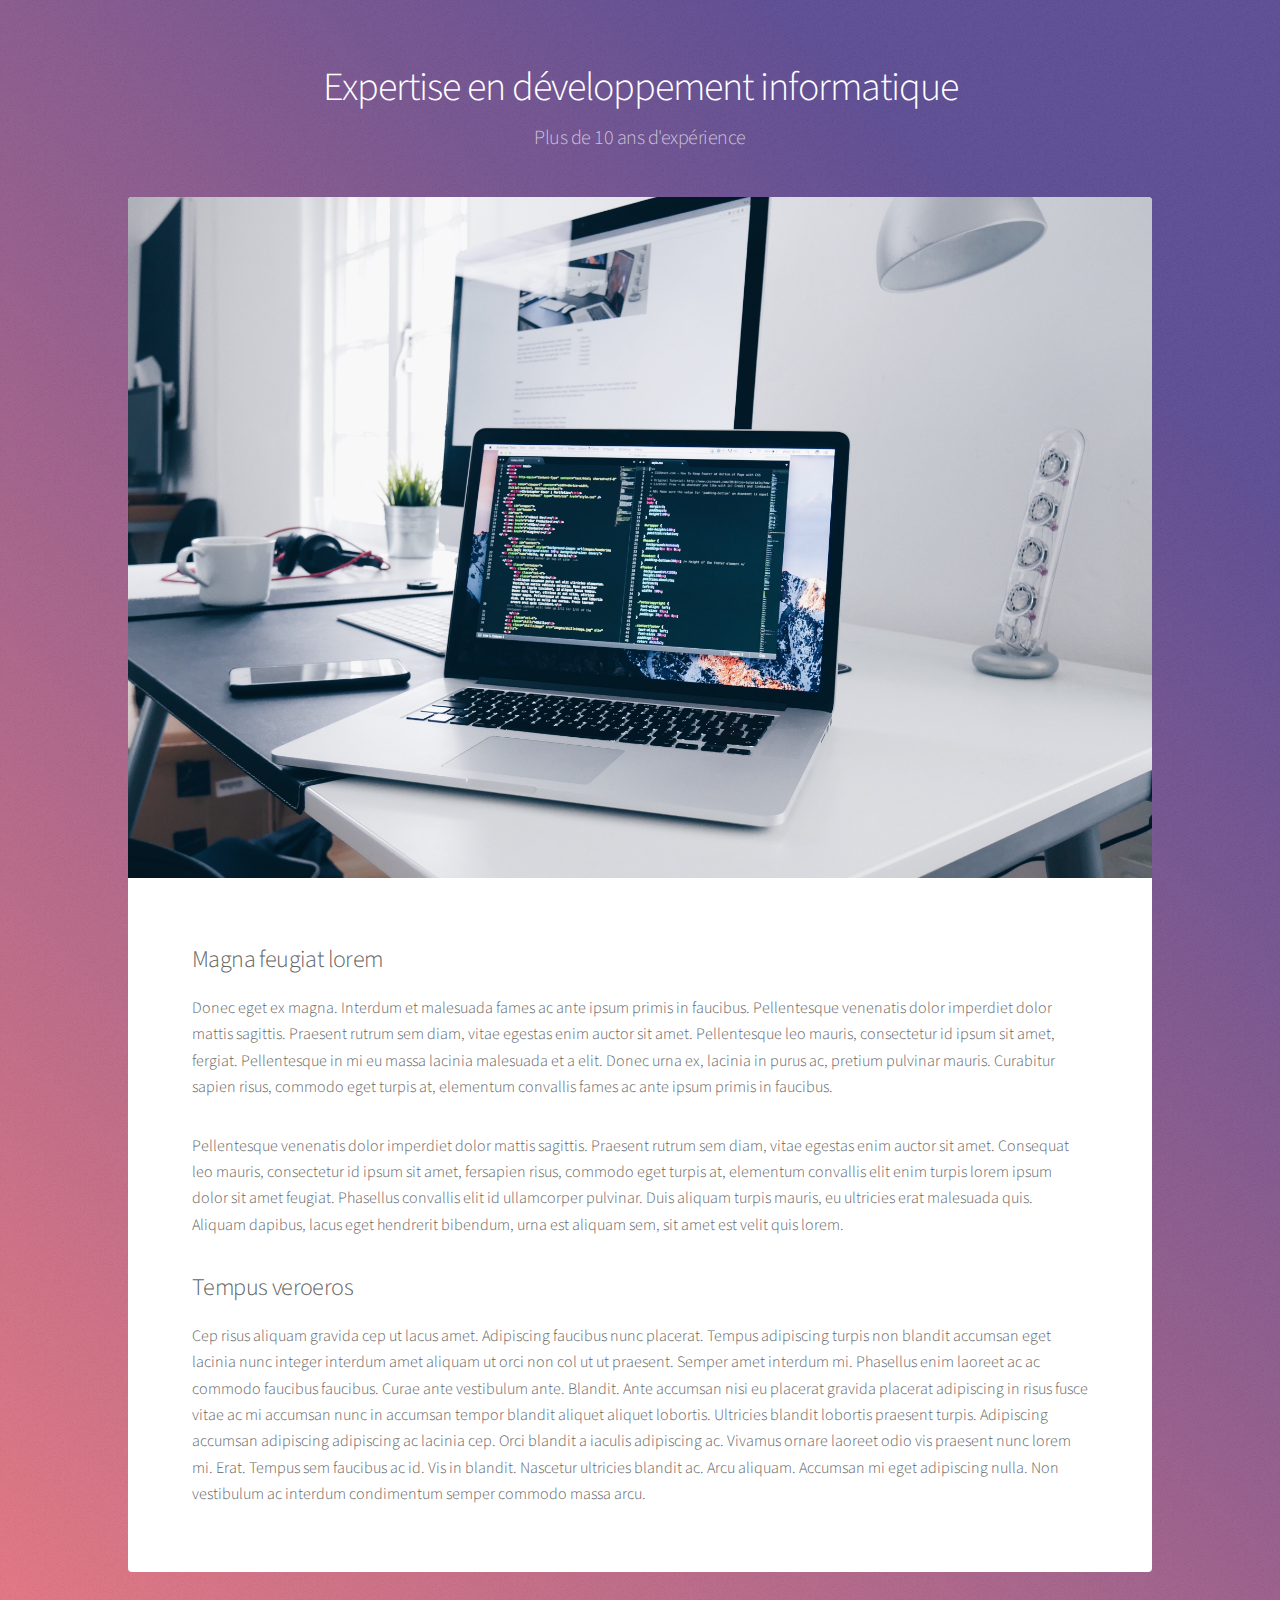
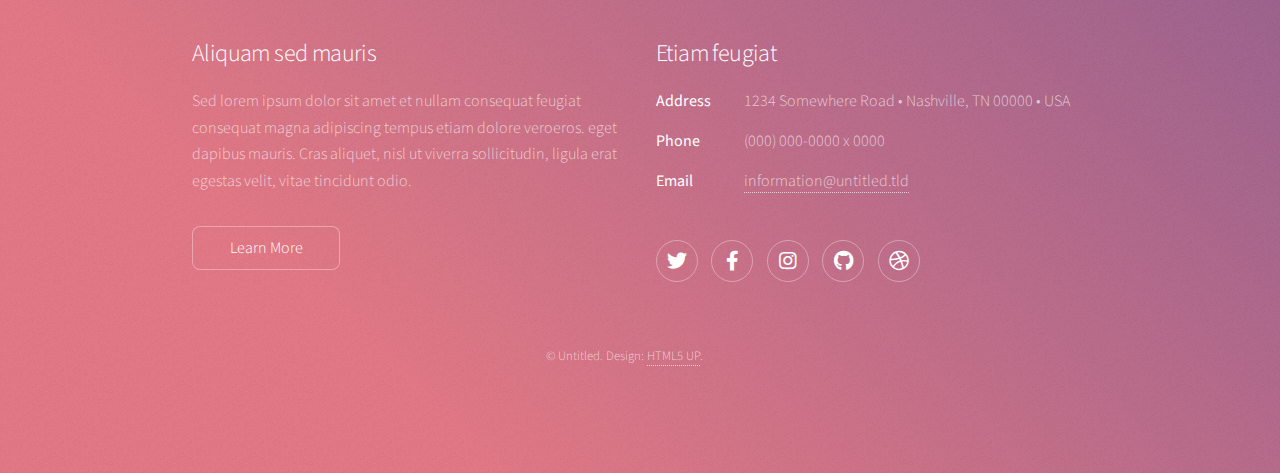
==== src/agile.html @ 9b6010d0 "new(html template): add html template and some new basic information" ====
<!DOCTYPE HTML>
<!--
	Stellar by HTML5 UP
	html5up.net | @ajlkn
	Free for personal and commercial use under the CCA 3.0 license (html5up.net/license)
-->
<html>
	<head>
		<title>Clibom - Agile Coach</title>
		<meta charset="utf-8" />
		<meta name="viewport" content="width=device-width, initial-scale=1, user-scalable=no" />
		<link rel="stylesheet" href="assets/css/main.css" />
		<noscript><link rel="stylesheet" href="assets/css/noscript.css" /></noscript>
	</head>
	<body class="is-preload">

		<!-- Wrapper -->
			<div id="wrapper">

				<!-- Header -->
					<header id="header">
						<h1>Expertise en développement informatique</h1>
						<p>Plus de 10 ans d'expérience</p>
					</header>

				<!-- Main -->
					<div id="main">

						<!-- Content -->
							<section id="content" class="main">
								<span class="image main"><img src="images/pic-dev-1.jpg" alt="" /></span>
								<h2>Magna feugiat lorem</h2>
								<p>Donec eget ex magna. Interdum et malesuada fames ac ante ipsum primis in faucibus. Pellentesque venenatis dolor imperdiet dolor mattis sagittis. Praesent rutrum sem diam, vitae egestas enim auctor sit amet. Pellentesque leo mauris, consectetur id ipsum sit amet, fergiat. Pellentesque in mi eu massa lacinia malesuada et a elit. Donec urna ex, lacinia in purus ac, pretium pulvinar mauris. Curabitur sapien risus, commodo eget turpis at, elementum convallis fames ac ante ipsum primis in faucibus.</p>
								<p>Pellentesque venenatis dolor imperdiet dolor mattis sagittis. Praesent rutrum sem diam, vitae egestas enim auctor sit amet. Consequat leo mauris, consectetur id ipsum sit amet, fersapien risus, commodo eget turpis at, elementum convallis elit enim turpis lorem ipsum dolor sit amet feugiat. Phasellus convallis elit id ullamcorper pulvinar. Duis aliquam turpis mauris, eu ultricies erat malesuada quis. Aliquam dapibus, lacus eget hendrerit bibendum, urna est aliquam sem, sit amet est velit quis lorem.</p>
								<h2>Tempus veroeros</h2>
								<p>Cep risus aliquam gravida cep ut lacus amet. Adipiscing faucibus nunc placerat. Tempus adipiscing turpis non blandit accumsan eget lacinia nunc integer interdum amet aliquam ut orci non col ut ut praesent. Semper amet interdum mi. Phasellus enim laoreet ac ac commodo faucibus faucibus. Curae ante vestibulum ante. Blandit. Ante accumsan nisi eu placerat gravida placerat adipiscing in risus fusce vitae ac mi accumsan nunc in accumsan tempor blandit aliquet aliquet lobortis. Ultricies blandit lobortis praesent turpis. Adipiscing accumsan adipiscing adipiscing ac lacinia cep. Orci blandit a iaculis adipiscing ac. Vivamus ornare laoreet odio vis praesent nunc lorem mi. Erat. Tempus sem faucibus ac id. Vis in blandit. Nascetur ultricies blandit ac. Arcu aliquam. Accumsan mi eget adipiscing nulla. Non vestibulum ac interdum condimentum semper commodo massa arcu.</p>
							</section>

					</div>

				<!-- Footer -->
					<footer id="footer">
						<section>
							<h2>Aliquam sed mauris</h2>
							<p>Sed lorem ipsum dolor sit amet et nullam consequat feugiat consequat magna adipiscing tempus etiam dolore veroeros. eget dapibus mauris. Cras aliquet, nisl ut viverra sollicitudin, ligula erat egestas velit, vitae tincidunt odio.</p>
							<ul class="actions">
								<li><a href="#" class="button">Learn More</a></li>
							</ul>
						</section>
						<section>
							<h2>Etiam feugiat</h2>
							<dl class="alt">
								<dt>Address</dt>
								<dd>1234 Somewhere Road &bull; Nashville, TN 00000 &bull; USA</dd>
								<dt>Phone</dt>
								<dd>(000) 000-0000 x 0000</dd>
								<dt>Email</dt>
								<dd><a href="#">information@untitled.tld</a></dd>
							</dl>
							<ul class="icons">
								<li><a href="#" class="icon brands fa-twitter alt"><span class="label">Twitter</span></a></li>
								<li><a href="#" class="icon brands fa-facebook-f alt"><span class="label">Facebook</span></a></li>
								<li><a href="#" class="icon brands fa-instagram alt"><span class="label">Instagram</span></a></li>
								<li><a href="#" class="icon brands fa-github alt"><span class="label">GitHub</span></a></li>
								<li><a href="#" class="icon brands fa-dribbble alt"><span class="label">Dribbble</span></a></li>
							</ul>
						</section>
						<p class="copyright">&copy; Untitled. Design: <a href="https://html5up.net">HTML5 UP</a>.</p>
					</footer>

			</div>

		<!-- Scripts -->
			<script src="assets/js/jquery.min.js"></script>
			<script src="assets/js/jquery.scrollex.min.js"></script>
			<script src="assets/js/jquery.scrolly.min.js"></script>
			<script src="assets/js/browser.min.js"></script>
			<script src="assets/js/breakpoints.min.js"></script>
			<script src="assets/js/util.js"></script>
			<script src="assets/js/main.js"></script>

	</body>
</html>
---- src/assets/css/main.css ----
@import url(fontawesome-all.min.css);
@import 'https://fonts.googleapis.com/css?family=Source+Sans+Pro:300,400';

/*
	Stellar by HTML5 UP
	html5up.net | @ajlkn
	Free for personal and commercial use under the CCA 3.0 license (html5up.net/license)
*/

html, body, div, span, applet, object,
iframe, h1, h2, h3, h4, h5, h6, p, blockquote,
pre, a, abbr, acronym, address, big, cite,
code, del, dfn, em, img, ins, kbd, q, s, samp,
small, strike, strong, sub, sup, tt, var, b,
u, i, center, dl, dt, dd, ol, ul, li, fieldset,
form, label, legend, table, caption, tbody,
tfoot, thead, tr, th, td, article, aside,
canvas, details, embed, figure, figcaption,
footer, header, hgroup, menu, nav, output, ruby,
section, summary, time, mark, audio, video {
	margin: 0;
	padding: 0;
	border: 0;
	font-size: 100%;
	font: inherit;
	vertical-align: baseline;}

article, aside, details, figcaption, figure,
footer, header, hgroup, menu, nav, section {
	display: block;}

body {
	line-height: 1;
}

ol, ul {
	list-style: none;
}

blockquote, q {
	quotes: none;
}

	blockquote:before, blockquote:after, q:before, q:after {
		content: '';
		content: none;
	}

table {
	border-collapse: collapse;
	border-spacing: 0;
}

body {
	-webkit-text-size-adjust: none;
}

mark {
	background-color: transparent;
	color: inherit;
}

input::-moz-focus-inner {
	border: 0;
	padding: 0;
}

input, select, textarea {
	-moz-appearance: none;
	-webkit-appearance: none;
	-ms-appearance: none;
	appearance: none;
}

/* Basic */

	@-ms-viewport {
		width: device-width;
	}

	body {
		-ms-overflow-style: scrollbar;
	}

	@media screen and (max-width: 480px) {

		html, body {
			min-width: 320px;
		}

	}

	html {
		box-sizing: border-box;
	}

	*, *:before, *:after {
		box-sizing: inherit;
	}

	body {
		background-color: #935d8c;
		background-image: url("images/overlay.png"), -moz-linear-gradient(45deg, #e37682 15%, #5f4d93 85%);
		background-image: url("images/overlay.png"), -webkit-linear-gradient(45deg, #e37682 15%, #5f4d93 85%);
		background-image: url("images/overlay.png"), -ms-linear-gradient(45deg, #e37682 15%, #5f4d93 85%);
		background-image: url("images/overlay.png"), linear-gradient(45deg, #e37682 15%, #5f4d93 85%);
	}

		body.is-preload *, body.is-preload *:before, body.is-preload *:after {
			-moz-animation: none !important;
			-webkit-animation: none !important;
			-ms-animation: none !important;
			animation: none !important;
			-moz-transition: none !important;
			-webkit-transition: none !important;
			-ms-transition: none !important;
			transition: none !important;
		}

/* Type */

	body {
		background-color: #935d8c;
		color: rgba(255, 255, 255, 0.65);
	}

	body, input, select, textarea {
		font-family: "Source Sans Pro", Helvetica, sans-serif;
		font-size: 17pt;
		font-weight: 300;
		line-height: 1.65;
	}

		@media screen and (max-width: 1680px) {

			body, input, select, textarea {
				font-size: 14pt;
			}

		}

		@media screen and (max-width: 1280px) {

			body, input, select, textarea {
				font-size: 12pt;
			}

		}

		@media screen and (max-width: 360px) {

			body, input, select, textarea {
				font-size: 11pt;
			}

		}

	a {
		-moz-transition: color 0.2s ease, border-bottom 0.2s ease;
		-webkit-transition: color 0.2s ease, border-bottom 0.2s ease;
		-ms-transition: color 0.2s ease, border-bottom 0.2s ease;
		transition: color 0.2s ease, border-bottom 0.2s ease;
		text-decoration: none;
		border-bottom: dotted 1px;
		color: inherit;
	}

		a:hover {
			border-bottom-color: transparent;
		}

	strong, b {
		font-weight: 400;
	}

	em, i {
		font-style: italic;
	}

	p {
		margin: 0 0 2em 0;
	}

		p.content {
			-moz-columns: 20em 2;
			-webkit-columns: 20em 2;
			-ms-columns: 20em 2;
			columns: 20em 2;
			-moz-column-gap: 2em;
			-webkit-column-gap: 2em;
			-ms-column-gap: 2em;
			column-gap: 2em;
			text-align: justify;
		}

	h1, h2, h3, h4, h5, h6 {
		font-weight: 300;
		line-height: 1.5;
		margin: 0 0 0.7em 0;
		letter-spacing: -0.025em;
	}

		h1 a, h2 a, h3 a, h4 a, h5 a, h6 a {
			color: inherit;
			text-decoration: none;
		}

	h1 {
		font-size: 2.5em;
		line-height: 1.2;
	}

	h2 {
		font-size: 1.5em;
	}

	h3 {
		font-size: 1.25em;
	}

	h4 {
		font-size: 1.1em;
	}

	h5 {
		font-size: 0.9em;
	}

	h6 {
		font-size: 0.7em;
	}

	@media screen and (max-width: 736px) {

		h1 {
			font-size: 2em;
		}

	}

	sub {
		font-size: 0.8em;
		position: relative;
		top: 0.5em;
	}

	sup {
		font-size: 0.8em;
		position: relative;
		top: -0.5em;
	}

	blockquote {
		border-left: solid 4px;
		font-style: italic;
		margin: 0 0 2em 0;
		padding: 0.5em 0 0.5em 2em;
	}

	code {
		border-radius: 8px;
		border: solid 1px;
		font-family: "Courier New", monospace;
		font-size: 0.9em;
		margin: 0 0.25em;
		padding: 0.25em 0.65em;
	}

	pre {
		-webkit-overflow-scrolling: touch;
		font-family: "Courier New", monospace;
		font-size: 0.9em;
		margin: 0 0 2em 0;
	}

		pre code {
			display: block;
			line-height: 1.75;
			padding: 1em 1.5em;
			overflow-x: auto;
		}

	hr {
		border: 0;
		border-bottom: solid 1px;
		margin: 2em 0;
	}

		hr.major {
			margin: 3em 0;
		}

	.align-left {
		text-align: left;
	}

	.align-center {
		text-align: center;
	}

	.align-right {
		text-align: right;
	}

	input, select, textarea {
		color: #ffffff;
	}

	a:hover {
		color: #ffffff;
	}

	strong, b {
		color: #ffffff;
	}

	h1, h2, h3, h4, h5, h6 {
		color: #ffffff;
	}

	blockquote {
		border-left-color: rgba(255, 255, 255, 0.35);
	}

	code {
		background: rgba(255, 255, 255, 0.075);
		border-color: rgba(255, 255, 255, 0.35);
	}

	hr {
		border-bottom-color: rgba(255, 255, 255, 0.35);
	}

/* Row */

	.row {
		display: flex;
		flex-wrap: wrap;
		box-sizing: border-box;
		align-items: stretch;
	}

		.row > * {
			box-sizing: border-box;
		}

		.row.gtr-uniform > * > :last-child {
			margin-bottom: 0;
		}

		.row.aln-left {
			justify-content: flex-start;
		}

		.row.aln-center {
			justify-content: center;
		}

		.row.aln-right {
			justify-content: flex-end;
		}

		.row.aln-top {
			align-items: flex-start;
		}

		.row.aln-middle {
			align-items: center;
		}

		.row.aln-bottom {
			align-items: flex-end;
		}

		.row > .imp {
			order: -1;
		}

		.row > .col-1 {
			width: 8.33333%;
		}

		.row > .off-1 {
			margin-left: 8.33333%;
		}

		.row > .col-2 {
			width: 16.66667%;
		}

		.row > .off-2 {
			margin-left: 16.66667%;
		}

		.row > .col-3 {
			width: 25%;
		}

		.row > .off-3 {
			margin-left: 25%;
		}

		.row > .col-4 {
			width: 33.33333%;
		}

		.row > .off-4 {
			margin-left: 33.33333%;
		}

		.row > .col-5 {
			width: 41.66667%;
		}

		.row > .off-5 {
			margin-left: 41.66667%;
		}

		.row > .col-6 {
			width: 50%;
		}

		.row > .off-6 {
			margin-left: 50%;
		}

		.row > .col-7 {
			width: 58.33333%;
		}

		.row > .off-7 {
			margin-left: 58.33333%;
		}

		.row > .col-8 {
			width: 66.66667%;
		}

		.row > .off-8 {
			margin-left: 66.66667%;
		}

		.row > .col-9 {
			width: 75%;
		}

		.row > .off-9 {
			margin-left: 75%;
		}

		.row > .col-10 {
			width: 83.33333%;
		}

		.row > .off-10 {
			margin-left: 83.33333%;
		}

		.row > .col-11 {
			width: 91.66667%;
		}

		.row > .off-11 {
			margin-left: 91.66667%;
		}

		.row > .col-12 {
			width: 100%;
		}

		.row > .off-12 {
			margin-left: 100%;
		}

		.row.gtr-0 {
			margin-top: 0;
			margin-left: 0em;
		}

			.row.gtr-0 > * {
				padding: 0 0 0 0em;
			}

			.row.gtr-0.gtr-uniform {
				margin-top: 0em;
			}

				.row.gtr-0.gtr-uniform > * {
					padding-top: 0em;
				}

		.row.gtr-25 {
			margin-top: 0;
			margin-left: -0.375em;
		}

			.row.gtr-25 > * {
				padding: 0 0 0 0.375em;
			}

			.row.gtr-25.gtr-uniform {
				margin-top: -0.375em;
			}

				.row.gtr-25.gtr-uniform > * {
					padding-top: 0.375em;
				}

		.row.gtr-50 {
			margin-top: 0;
			margin-left: -0.75em;
		}

			.row.gtr-50 > * {
				padding: 0 0 0 0.75em;
			}

			.row.gtr-50.gtr-uniform {
				margin-top: -0.75em;
			}

				.row.gtr-50.gtr-uniform > * {
					padding-top: 0.75em;
				}

		.row {
			margin-top: 0;
			margin-left: -1.5em;
		}

			.row > * {
				padding: 0 0 0 1.5em;
			}

			.row.gtr-uniform {
				margin-top: -1.5em;
			}

				.row.gtr-uniform > * {
					padding-top: 1.5em;
				}

		.row.gtr-150 {
			margin-top: 0;
			margin-left: -2.25em;
		}

			.row.gtr-150 > * {
				padding: 0 0 0 2.25em;
			}

			.row.gtr-150.gtr-uniform {
				margin-top: -2.25em;
			}

				.row.gtr-150.gtr-uniform > * {
					padding-top: 2.25em;
				}

		.row.gtr-200 {
			margin-top: 0;
			margin-left: -3em;
		}

			.row.gtr-200 > * {
				padding: 0 0 0 3em;
			}

			.row.gtr-200.gtr-uniform {
				margin-top: -3em;
			}

				.row.gtr-200.gtr-uniform > * {
					padding-top: 3em;
				}

		@media screen and (max-width: 1680px) {

			.row {
				display: flex;
				flex-wrap: wrap;
				box-sizing: border-box;
				align-items: stretch;
			}

				.row > * {
					box-sizing: border-box;
				}

				.row.gtr-uniform > * > :last-child {
					margin-bottom: 0;
				}

				.row.aln-left {
					justify-content: flex-start;
				}

				.row.aln-center {
					justify-content: center;
				}

				.row.aln-right {
					justify-content: flex-end;
				}

				.row.aln-top {
					align-items: flex-start;
				}

				.row.aln-middle {
					align-items: center;
				}

				.row.aln-bottom {
					align-items: flex-end;
				}

				.row > .imp-xlarge {
					order: -1;
				}

				.row > .col-1-xlarge {
					width: 8.33333%;
				}

				.row > .off-1-xlarge {
					margin-left: 8.33333%;
				}

				.row > .col-2-xlarge {
					width: 16.66667%;
				}

				.row > .off-2-xlarge {
					margin-left: 16.66667%;
				}

				.row > .col-3-xlarge {
					width: 25%;
				}

				.row > .off-3-xlarge {
					margin-left: 25%;
				}

				.row > .col-4-xlarge {
					width: 33.33333%;
				}

				.row > .off-4-xlarge {
					margin-left: 33.33333%;
				}

				.row > .col-5-xlarge {
					width: 41.66667%;
				}

				.row > .off-5-xlarge {
					margin-left: 41.66667%;
				}

				.row > .col-6-xlarge {
					width: 50%;
				}

				.row > .off-6-xlarge {
					margin-left: 50%;
				}

				.row > .col-7-xlarge {
					width: 58.33333%;
				}

				.row > .off-7-xlarge {
					margin-left: 58.33333%;
				}

				.row > .col-8-xlarge {
					width: 66.66667%;
				}

				.row > .off-8-xlarge {
					margin-left: 66.66667%;
				}

				.row > .col-9-xlarge {
					width: 75%;
				}

				.row > .off-9-xlarge {
					margin-left: 75%;
				}

				.row > .col-10-xlarge {
					width: 83.33333%;
				}

				.row > .off-10-xlarge {
					margin-left: 83.33333%;
				}

				.row > .col-11-xlarge {
					width: 91.66667%;
				}

				.row > .off-11-xlarge {
					margin-left: 91.66667%;
				}

				.row > .col-12-xlarge {
					width: 100%;
				}

				.row > .off-12-xlarge {
					margin-left: 100%;
				}

				.row.gtr-0 {
					margin-top: 0;
					margin-left: 0em;
				}

					.row.gtr-0 > * {
						padding: 0 0 0 0em;
					}

					.row.gtr-0.gtr-uniform {
						margin-top: 0em;
					}

						.row.gtr-0.gtr-uniform > * {
							padding-top: 0em;
						}

				.row.gtr-25 {
					margin-top: 0;
					margin-left: -0.375em;
				}

					.row.gtr-25 > * {
						padding: 0 0 0 0.375em;
					}

					.row.gtr-25.gtr-uniform {
						margin-top: -0.375em;
					}

						.row.gtr-25.gtr-uniform > * {
							padding-top: 0.375em;
						}

				.row.gtr-50 {
					margin-top: 0;
					margin-left: -0.75em;
				}

					.row.gtr-50 > * {
						padding: 0 0 0 0.75em;
					}

					.row.gtr-50.gtr-uniform {
						margin-top: -0.75em;
					}

						.row.gtr-50.gtr-uniform > * {
							padding-top: 0.75em;
						}

				.row {
					margin-top: 0;
					margin-left: -1.5em;
				}

					.row > * {
						padding: 0 0 0 1.5em;
					}

					.row.gtr-uniform {
						margin-top: -1.5em;
					}

						.row.gtr-uniform > * {
							padding-top: 1.5em;
						}

				.row.gtr-150 {
					margin-top: 0;
					margin-left: -2.25em;
				}

					.row.gtr-150 > * {
						padding: 0 0 0 2.25em;
					}

					.row.gtr-150.gtr-uniform {
						margin-top: -2.25em;
					}

						.row.gtr-150.gtr-uniform > * {
							padding-top: 2.25em;
						}

				.row.gtr-200 {
					margin-top: 0;
					margin-left: -3em;
				}

					.row.gtr-200 > * {
						padding: 0 0 0 3em;
					}

					.row.gtr-200.gtr-uniform {
						margin-top: -3em;
					}

						.row.gtr-200.gtr-uniform > * {
							padding-top: 3em;
						}

		}

		@media screen and (max-width: 1280px) {

			.row {
				display: flex;
				flex-wrap: wrap;
				box-sizing: border-box;
				align-items: stretch;
			}

				.row > * {
					box-sizing: border-box;
				}

				.row.gtr-uniform > * > :last-child {
					margin-bottom: 0;
				}

				.row.aln-left {
					justify-content: flex-start;
				}

				.row.aln-center {
					justify-content: center;
				}

				.row.aln-right {
					justify-content: flex-end;
				}

				.row.aln-top {
					align-items: flex-start;
				}

				.row.aln-middle {
					align-items: center;
				}

				.row.aln-bottom {
					align-items: flex-end;
				}

				.row > .imp-large {
					order: -1;
				}

				.row > .col-1-large {
					width: 8.33333%;
				}

				.row > .off-1-large {
					margin-left: 8.33333%;
				}

				.row > .col-2-large {
					width: 16.66667%;
				}

				.row > .off-2-large {
					margin-left: 16.66667%;
				}

				.row > .col-3-large {
					width: 25%;
				}

				.row > .off-3-large {
					margin-left: 25%;
				}

				.row > .col-4-large {
					width: 33.33333%;
				}

				.row > .off-4-large {
					margin-left: 33.33333%;
				}

				.row > .col-5-large {
					width: 41.66667%;
				}

				.row > .off-5-large {
					margin-left: 41.66667%;
				}

				.row > .col-6-large {
					width: 50%;
				}

				.row > .off-6-large {
					margin-left: 50%;
				}

				.row > .col-7-large {
					width: 58.33333%;
				}

				.row > .off-7-large {
					margin-left: 58.33333%;
				}

				.row > .col-8-large {
					width: 66.66667%;
				}

				.row > .off-8-large {
					margin-left: 66.66667%;
				}

				.row > .col-9-large {
					width: 75%;
				}

				.row > .off-9-large {
					margin-left: 75%;
				}

				.row > .col-10-large {
					width: 83.33333%;
				}

				.row > .off-10-large {
					margin-left: 83.33333%;
				}

				.row > .col-11-large {
					width: 91.66667%;
				}

				.row > .off-11-large {
					margin-left: 91.66667%;
				}

				.row > .col-12-large {
					width: 100%;
				}

				.row > .off-12-large {
					margin-left: 100%;
				}

				.row.gtr-0 {
					margin-top: 0;
					margin-left: 0em;
				}

					.row.gtr-0 > * {
						padding: 0 0 0 0em;
					}

					.row.gtr-0.gtr-uniform {
						margin-top: 0em;
					}

						.row.gtr-0.gtr-uniform > * {
							padding-top: 0em;
						}

				.row.gtr-25 {
					margin-top: 0;
					margin-left: -0.375em;
				}

					.row.gtr-25 > * {
						padding: 0 0 0 0.375em;
					}

					.row.gtr-25.gtr-uniform {
						margin-top: -0.375em;
					}

						.row.gtr-25.gtr-uniform > * {
							padding-top: 0.375em;
						}

				.row.gtr-50 {
					margin-top: 0;
					margin-left: -0.75em;
				}

					.row.gtr-50 > * {
						padding: 0 0 0 0.75em;
					}

					.row.gtr-50.gtr-uniform {
						margin-top: -0.75em;
					}

						.row.gtr-50.gtr-uniform > * {
							padding-top: 0.75em;
						}

				.row {
					margin-top: 0;
					margin-left: -1.5em;
				}

					.row > * {
						padding: 0 0 0 1.5em;
					}

					.row.gtr-uniform {
						margin-top: -1.5em;
					}

						.row.gtr-uniform > * {
							padding-top: 1.5em;
						}

				.row.gtr-150 {
					margin-top: 0;
					margin-left: -2.25em;
				}

					.row.gtr-150 > * {
						padding: 0 0 0 2.25em;
					}

					.row.gtr-150.gtr-uniform {
						margin-top: -2.25em;
					}

						.row.gtr-150.gtr-uniform > * {
							padding-top: 2.25em;
						}

				.row.gtr-200 {
					margin-top: 0;
					margin-left: -3em;
				}

					.row.gtr-200 > * {
						padding: 0 0 0 3em;
					}

					.row.gtr-200.gtr-uniform {
						margin-top: -3em;
					}

						.row.gtr-200.gtr-uniform > * {
							padding-top: 3em;
						}

		}

		@media screen and (max-width: 980px) {

			.row {
				display: flex;
				flex-wrap: wrap;
				box-sizing: border-box;
				align-items: stretch;
			}

				.row > * {
					box-sizing: border-box;
				}

				.row.gtr-uniform > * > :last-child {
					margin-bottom: 0;
				}

				.row.aln-left {
					justify-content: flex-start;
				}

				.row.aln-center {
					justify-content: center;
				}

				.row.aln-right {
					justify-content: flex-end;
				}

				.row.aln-top {
					align-items: flex-start;
				}

				.row.aln-middle {
					align-items: center;
				}

				.row.aln-bottom {
					align-items: flex-end;
				}

				.row > .imp-medium {
					order: -1;
				}

				.row > .col-1-medium {
					width: 8.33333%;
				}

				.row > .off-1-medium {
					margin-left: 8.33333%;
				}

				.row > .col-2-medium {
					width: 16.66667%;
				}

				.row > .off-2-medium {
					margin-left: 16.66667%;
				}

				.row > .col-3-medium {
					width: 25%;
				}

				.row > .off-3-medium {
					margin-left: 25%;
				}

				.row > .col-4-medium {
					width: 33.33333%;
				}

				.row > .off-4-medium {
					margin-left: 33.33333%;
				}

				.row > .col-5-medium {
					width: 41.66667%;
				}

				.row > .off-5-medium {
					margin-left: 41.66667%;
				}

				.row > .col-6-medium {
					width: 50%;
				}

				.row > .off-6-medium {
					margin-left: 50%;
				}

				.row > .col-7-medium {
					width: 58.33333%;
				}

				.row > .off-7-medium {
					margin-left: 58.33333%;
				}

				.row > .col-8-medium {
					width: 66.66667%;
				}

				.row > .off-8-medium {
					margin-left: 66.66667%;
				}

				.row > .col-9-medium {
					width: 75%;
				}

				.row > .off-9-medium {
					margin-left: 75%;
				}

				.row > .col-10-medium {
					width: 83.33333%;
				}

				.row > .off-10-medium {
					margin-left: 83.33333%;
				}

				.row > .col-11-medium {
					width: 91.66667%;
				}

				.row > .off-11-medium {
					margin-left: 91.66667%;
				}

				.row > .col-12-medium {
					width: 100%;
				}

				.row > .off-12-medium {
					margin-left: 100%;
				}

				.row.gtr-0 {
					margin-top: 0;
					margin-left: 0em;
				}

					.row.gtr-0 > * {
						padding: 0 0 0 0em;
					}

					.row.gtr-0.gtr-uniform {
						margin-top: 0em;
					}

						.row.gtr-0.gtr-uniform > * {
							padding-top: 0em;
						}

				.row.gtr-25 {
					margin-top: 0;
					margin-left: -0.375em;
				}

					.row.gtr-25 > * {
						padding: 0 0 0 0.375em;
					}

					.row.gtr-25.gtr-uniform {
						margin-top: -0.375em;
					}

						.row.gtr-25.gtr-uniform > * {
							padding-top: 0.375em;
						}

				.row.gtr-50 {
					margin-top: 0;
					margin-left: -0.75em;
				}

					.row.gtr-50 > * {
						padding: 0 0 0 0.75em;
					}

					.row.gtr-50.gtr-uniform {
						margin-top: -0.75em;
					}

						.row.gtr-50.gtr-uniform > * {
							padding-top: 0.75em;
						}

				.row {
					margin-top: 0;
					margin-left: -1.5em;
				}

					.row > * {
						padding: 0 0 0 1.5em;
					}

					.row.gtr-uniform {
						margin-top: -1.5em;
					}

						.row.gtr-uniform > * {
							padding-top: 1.5em;
						}

				.row.gtr-150 {
					margin-top: 0;
					margin-left: -2.25em;
				}

					.row.gtr-150 > * {
						padding: 0 0 0 2.25em;
					}

					.row.gtr-150.gtr-uniform {
						margin-top: -2.25em;
					}

						.row.gtr-150.gtr-uniform > * {
							padding-top: 2.25em;
						}

				.row.gtr-200 {
					margin-top: 0;
					margin-left: -3em;
				}

					.row.gtr-200 > * {
						padding: 0 0 0 3em;
					}

					.row.gtr-200.gtr-uniform {
						margin-top: -3em;
					}

						.row.gtr-200.gtr-uniform > * {
							padding-top: 3em;
						}

		}

		@media screen and (max-width: 736px) {

			.row {
				display: flex;
				flex-wrap: wrap;
				box-sizing: border-box;
				align-items: stretch;
			}

				.row > * {
					box-sizing: border-box;
				}

				.row.gtr-uniform > * > :last-child {
					margin-bottom: 0;
				}

				.row.aln-left {
					justify-content: flex-start;
				}

				.row.aln-center {
					justify-content: center;
				}

				.row.aln-right {
					justify-content: flex-end;
				}

				.row.aln-top {
					align-items: flex-start;
				}

				.row.aln-middle {
					align-items: center;
				}

				.row.aln-bottom {
					align-items: flex-end;
				}

				.row > .imp-small {
					order: -1;
				}

				.row > .col-1-small {
					width: 8.33333%;
				}

				.row > .off-1-small {
					margin-left: 8.33333%;
				}

				.row > .col-2-small {
					width: 16.66667%;
				}

				.row > .off-2-small {
					margin-left: 16.66667%;
				}

				.row > .col-3-small {
					width: 25%;
				}

				.row > .off-3-small {
					margin-left: 25%;
				}

				.row > .col-4-small {
					width: 33.33333%;
				}

				.row > .off-4-small {
					margin-left: 33.33333%;
				}

				.row > .col-5-small {
					width: 41.66667%;
				}

				.row > .off-5-small {
					margin-left: 41.66667%;
				}

				.row > .col-6-small {
					width: 50%;
				}

				.row > .off-6-small {
					margin-left: 50%;
				}

				.row > .col-7-small {
					width: 58.33333%;
				}

				.row > .off-7-small {
					margin-left: 58.33333%;
				}

				.row > .col-8-small {
					width: 66.66667%;
				}

				.row > .off-8-small {
					margin-left: 66.66667%;
				}

				.row > .col-9-small {
					width: 75%;
				}

				.row > .off-9-small {
					margin-left: 75%;
				}

				.row > .col-10-small {
					width: 83.33333%;
				}

				.row > .off-10-small {
					margin-left: 83.33333%;
				}

				.row > .col-11-small {
					width: 91.66667%;
				}

				.row > .off-11-small {
					margin-left: 91.66667%;
				}

				.row > .col-12-small {
					width: 100%;
				}

				.row > .off-12-small {
					margin-left: 100%;
				}

				.row.gtr-0 {
					margin-top: 0;
					margin-left: 0em;
				}

					.row.gtr-0 > * {
						padding: 0 0 0 0em;
					}

					.row.gtr-0.gtr-uniform {
						margin-top: 0em;
					}

						.row.gtr-0.gtr-uniform > * {
							padding-top: 0em;
						}

				.row.gtr-25 {
					margin-top: 0;
					margin-left: -0.25em;
				}

					.row.gtr-25 > * {
						padding: 0 0 0 0.25em;
					}

					.row.gtr-25.gtr-uniform {
						margin-top: -0.25em;
					}

						.row.gtr-25.gtr-uniform > * {
							padding-top: 0.25em;
						}

				.row.gtr-50 {
					margin-top: 0;
					margin-left: -0.5em;
				}

					.row.gtr-50 > * {
						padding: 0 0 0 0.5em;
					}

					.row.gtr-50.gtr-uniform {
						margin-top: -0.5em;
					}

						.row.gtr-50.gtr-uniform > * {
							padding-top: 0.5em;
						}

				.row {
					margin-top: 0;
					margin-left: -1em;
				}

					.row > * {
						padding: 0 0 0 1em;
					}

					.row.gtr-uniform {
						margin-top: -1em;
					}

						.row.gtr-uniform > * {
							padding-top: 1em;
						}

				.row.gtr-150 {
					margin-top: 0;
					margin-left: -1.5em;
				}

					.row.gtr-150 > * {
						padding: 0 0 0 1.5em;
					}

					.row.gtr-150.gtr-uniform {
						margin-top: -1.5em;
					}

						.row.gtr-150.gtr-uniform > * {
							padding-top: 1.5em;
						}

				.row.gtr-200 {
					margin-top: 0;
					margin-left: -2em;
				}

					.row.gtr-200 > * {
						padding: 0 0 0 2em;
					}

					.row.gtr-200.gtr-uniform {
						margin-top: -2em;
					}

						.row.gtr-200.gtr-uniform > * {
							padding-top: 2em;
						}

		}

		@media screen and (max-width: 480px) {

			.row {
				display: flex;
				flex-wrap: wrap;
				box-sizing: border-box;
				align-items: stretch;
			}

				.row > * {
					box-sizing: border-box;
				}

				.row.gtr-uniform > * > :last-child {
					margin-bottom: 0;
				}

				.row.aln-left {
					justify-content: flex-start;
				}

				.row.aln-center {
					justify-content: center;
				}

				.row.aln-right {
					justify-content: flex-end;
				}

				.row.aln-top {
					align-items: flex-start;
				}

				.row.aln-middle {
					align-items: center;
				}

				.row.aln-bottom {
					align-items: flex-end;
				}

				.row > .imp-xsmall {
					order: -1;
				}

				.row > .col-1-xsmall {
					width: 8.33333%;
				}

				.row > .off-1-xsmall {
					margin-left: 8.33333%;
				}

				.row > .col-2-xsmall {
					width: 16.66667%;
				}

				.row > .off-2-xsmall {
					margin-left: 16.66667%;
				}

				.row > .col-3-xsmall {
					width: 25%;
				}

				.row > .off-3-xsmall {
					margin-left: 25%;
				}

				.row > .col-4-xsmall {
					width: 33.33333%;
				}

				.row > .off-4-xsmall {
					margin-left: 33.33333%;
				}

				.row > .col-5-xsmall {
					width: 41.66667%;
				}

				.row > .off-5-xsmall {
					margin-left: 41.66667%;
				}

				.row > .col-6-xsmall {
					width: 50%;
				}

				.row > .off-6-xsmall {
					margin-left: 50%;
				}

				.row > .col-7-xsmall {
					width: 58.33333%;
				}

				.row > .off-7-xsmall {
					margin-left: 58.33333%;
				}

				.row > .col-8-xsmall {
					width: 66.66667%;
				}

				.row > .off-8-xsmall {
					margin-left: 66.66667%;
				}

				.row > .col-9-xsmall {
					width: 75%;
				}

				.row > .off-9-xsmall {
					margin-left: 75%;
				}

				.row > .col-10-xsmall {
					width: 83.33333%;
				}

				.row > .off-10-xsmall {
					margin-left: 83.33333%;
				}

				.row > .col-11-xsmall {
					width: 91.66667%;
				}

				.row > .off-11-xsmall {
					margin-left: 91.66667%;
				}

				.row > .col-12-xsmall {
					width: 100%;
				}

				.row > .off-12-xsmall {
					margin-left: 100%;
				}

				.row.gtr-0 {
					margin-top: 0;
					margin-left: 0em;
				}

					.row.gtr-0 > * {
						padding: 0 0 0 0em;
					}

					.row.gtr-0.gtr-uniform {
						margin-top: 0em;
					}

						.row.gtr-0.gtr-uniform > * {
							padding-top: 0em;
						}

				.row.gtr-25 {
					margin-top: 0;
					margin-left: -0.3125em;
				}

					.row.gtr-25 > * {
						padding: 0 0 0 0.3125em;
					}

					.row.gtr-25.gtr-uniform {
						margin-top: -0.3125em;
					}

						.row.gtr-25.gtr-uniform > * {
							padding-top: 0.3125em;
						}

				.row.gtr-50 {
					margin-top: 0;
					margin-left: -0.625em;
				}

					.row.gtr-50 > * {
						padding: 0 0 0 0.625em;
					}

					.row.gtr-50.gtr-uniform {
						margin-top: -0.625em;
					}

						.row.gtr-50.gtr-uniform > * {
							padding-top: 0.625em;
						}

				.row {
					margin-top: 0;
					margin-left: -1.25em;
				}

					.row > * {
						padding: 0 0 0 1.25em;
					}

					.row.gtr-uniform {
						margin-top: -1.25em;
					}

						.row.gtr-uniform > * {
							padding-top: 1.25em;
						}

				.row.gtr-150 {
					margin-top: 0;
					margin-left: -1.875em;
				}

					.row.gtr-150 > * {
						padding: 0 0 0 1.875em;
					}

					.row.gtr-150.gtr-uniform {
						margin-top: -1.875em;
					}

						.row.gtr-150.gtr-uniform > * {
							padding-top: 1.875em;
						}

				.row.gtr-200 {
					margin-top: 0;
					margin-left: -2.5em;
				}

					.row.gtr-200 > * {
						padding: 0 0 0 2.5em;
					}

					.row.gtr-200.gtr-uniform {
						margin-top: -2.5em;
					}

						.row.gtr-200.gtr-uniform > * {
							padding-top: 2.5em;
						}

		}

/* Box */

	.box {
		border-radius: 8px;
		border: solid;
		margin-bottom: 2em;
		padding: 1.5em;
	}

		.box > :last-child,
		.box > :last-child > :last-child,
		.box > :last-child > :last-child > :last-child {
			margin-bottom: 0;
		}

		.box.alt {
			border: 0;
			border-radius: 0;
			padding: 0;
		}

	.box {
		border-color: rgba(255, 255, 255, 0.35);
	}

/* Button */

	input[type="submit"],
	input[type="reset"],
	input[type="button"],
	button,
	.button {
		-moz-appearance: none;
		-webkit-appearance: none;
		-ms-appearance: none;
		appearance: none;
		-moz-transition: background-color 0.2s ease-in-out, color 0.2s ease-in-out;
		-webkit-transition: background-color 0.2s ease-in-out, color 0.2s ease-in-out;
		-ms-transition: background-color 0.2s ease-in-out, color 0.2s ease-in-out;
		transition: background-color 0.2s ease-in-out, color 0.2s ease-in-out;
		border-radius: 8px;
		border: 0;
		cursor: pointer;
		display: inline-block;
		font-weight: 300;
		height: 2.75em;
		line-height: 2.75em;
		min-width: 9.25em;
		padding: 0 1.5em;
		text-align: center;
		text-decoration: none;
		white-space: nowrap;
	}

		input[type="submit"].icon,
		input[type="reset"].icon,
		input[type="button"].icon,
		button.icon,
		.button.icon {
			padding-left: 1.35em;
		}

			input[type="submit"].icon:before,
			input[type="reset"].icon:before,
			input[type="button"].icon:before,
			button.icon:before,
			.button.icon:before {
				margin-right: 0.5em;
			}

		input[type="submit"].fit,
		input[type="reset"].fit,
		input[type="button"].fit,
		button.fit,
		.button.fit {
			width: 100%;
		}

		input[type="submit"].small,
		input[type="reset"].small,
		input[type="button"].small,
		button.small,
		.button.small {
			font-size: 0.8em;
		}

		input[type="submit"].large,
		input[type="reset"].large,
		input[type="button"].large,
		button.large,
		.button.large {
			font-size: 1.35em;
		}

		input[type="submit"].disabled, input[type="submit"]:disabled,
		input[type="reset"].disabled,
		input[type="reset"]:disabled,
		input[type="button"].disabled,
		input[type="button"]:disabled,
		button.disabled,
		button:disabled,
		.button.disabled,
		.button:disabled {
			pointer-events: none;
			opacity: 0.25;
		}

		@media screen and (max-width: 736px) {

			input[type="submit"],
			input[type="reset"],
			input[type="button"],
			button,
			.button {
				min-width: 0;
			}

		}

	input[type="submit"],
	input[type="reset"],
	input[type="button"],
	button,
	.button {
		background-color: transparent;
		box-shadow: inset 0 0 0 1px rgba(255, 255, 255, 0.35);
		color: #ffffff !important;
	}

		input[type="submit"]:hover,
		input[type="reset"]:hover,
		input[type="button"]:hover,
		button:hover,
		.button:hover {
			background-color: rgba(255, 255, 255, 0.075);
		}

		input[type="submit"]:active,
		input[type="reset"]:active,
		input[type="button"]:active,
		button:active,
		.button:active {
			background-color: rgba(255, 255, 255, 0.2);
		}

		input[type="submit"].icon:before,
		input[type="reset"].icon:before,
		input[type="button"].icon:before,
		button.icon:before,
		.button.icon:before {
			color: rgba(255, 255, 255, 0.5);
		}

		input[type="submit"].primary,
		input[type="reset"].primary,
		input[type="button"].primary,
		button.primary,
		.button.primary {
			background-color: #8cc9f0;
			color: #ffffff !important;
			box-shadow: none;
		}

			input[type="submit"].primary:hover,
			input[type="reset"].primary:hover,
			input[type="button"].primary:hover,
			button.primary:hover,
			.button.primary:hover {
				background-color: #9acff2;
			}

			input[type="submit"].primary:active,
			input[type="reset"].primary:active,
			input[type="button"].primary:active,
			button.primary:active,
			.button.primary:active {
				background-color: #7ec3ee;
			}

			input[type="submit"].primary.icon:before,
			input[type="reset"].primary.icon:before,
			input[type="button"].primary.icon:before,
			button.primary.icon:before,
			.button.primary.icon:before {
				color: #ffffff !important;
			}

/* Form */

	form {
		margin: 0 0 2em 0;
	}

	label {
		display: block;
		font-size: 0.9em;
		font-weight: 400;
		margin: 0 0 1em 0;
	}

	input[type="text"],
	input[type="password"],
	input[type="email"],
	select,
	textarea {
		-moz-appearance: none;
		-webkit-appearance: none;
		-ms-appearance: none;
		appearance: none;
		border-radius: 8px;
		border: solid 1px;
		color: inherit;
		display: block;
		outline: 0;
		padding: 0 1em;
		text-decoration: none;
		width: 100%;
	}

		input[type="text"]:invalid,
		input[type="password"]:invalid,
		input[type="email"]:invalid,
		select:invalid,
		textarea:invalid {
			box-shadow: none;
		}

	select {
		background-size: 1.25rem;
		background-repeat: no-repeat;
		background-position: calc(100% - 1rem) center;
		height: 2.75em;
		padding-right: 2.75em;
		text-overflow: ellipsis;
	}

		select:focus::-ms-value {
			background-color: transparent;
		}

		select::-ms-expand {
			display: none;
		}

	input[type="text"],
	input[type="password"],
	input[type="email"],
	select {
		height: 2.75em;
	}

	textarea {
		padding: 0.75em 1em;
	}

	input[type="checkbox"],
	input[type="radio"] {
		-moz-appearance: none;
		-webkit-appearance: none;
		-ms-appearance: none;
		appearance: none;
		display: block;
		float: left;
		margin-right: -2em;
		opacity: 0;
		width: 1em;
		z-index: -1;
	}

		input[type="checkbox"] + label,
		input[type="radio"] + label {
			text-decoration: none;
			cursor: pointer;
			display: inline-block;
			font-size: 1em;
			font-weight: 300;
			padding-left: 2.4em;
			padding-right: 0.75em;
			position: relative;
		}

			input[type="checkbox"] + label:before,
			input[type="radio"] + label:before {
				-moz-osx-font-smoothing: grayscale;
				-webkit-font-smoothing: antialiased;
				display: inline-block;
				font-style: normal;
				font-variant: normal;
				text-rendering: auto;
				line-height: 1;
				text-transform: none !important;
				font-family: 'Font Awesome 5 Free';
				font-weight: 900;
			}

			input[type="checkbox"] + label:before,
			input[type="radio"] + label:before {
				border-radius: 8px;
				border: solid 1px;
				content: '';
				display: inline-block;
				font-size: 0.8em;
				height: 2.0625em;
				left: 0;
				line-height: 2.0625em;
				position: absolute;
				text-align: center;
				top: 0;
				width: 2.0625em;
			}

		input[type="checkbox"]:checked + label:before,
		input[type="radio"]:checked + label:before {
			content: '\f00c';
		}

	input[type="checkbox"] + label:before {
		border-radius: 8px;
	}

	input[type="radio"] + label:before {
		border-radius: 100%;
	}

	::-webkit-input-placeholder {
		opacity: 1.0;
	}

	:-moz-placeholder {
		opacity: 1.0;
	}

	::-moz-placeholder {
		opacity: 1.0;
	}

	:-ms-input-placeholder {
		opacity: 1.0;
	}

	label {
		color: #ffffff;
	}

	input[type="text"],
	input[type="password"],
	input[type="email"],
	select,
	textarea {
		background-color: rgba(255, 255, 255, 0.075);
		border-color: rgba(255, 255, 255, 0.35);
	}

		input[type="text"]:focus,
		input[type="password"]:focus,
		input[type="email"]:focus,
		select:focus,
		textarea:focus {
			border-color: #8cc9f0;
			box-shadow: 0 0 0 1px #8cc9f0;
		}

	select {
		background-image: url("data:image/svg+xml;charset=utf8,%3Csvg xmlns='http://www.w3.org/2000/svg' width='40' height='40' preserveAspectRatio='none' viewBox='0 0 40 40'%3E%3Cpath d='M9.4,12.3l10.4,10.4l10.4-10.4c0.2-0.2,0.5-0.4,0.9-0.4c0.3,0,0.6,0.1,0.9,0.4l3.3,3.3c0.2,0.2,0.4,0.5,0.4,0.9 c0,0.4-0.1,0.6-0.4,0.9L20.7,31.9c-0.2,0.2-0.5,0.4-0.9,0.4c-0.3,0-0.6-0.1-0.9-0.4L4.3,17.3c-0.2-0.2-0.4-0.5-0.4-0.9 c0-0.4,0.1-0.6,0.4-0.9l3.3-3.3c0.2-0.2,0.5-0.4,0.9-0.4S9.1,12.1,9.4,12.3z' fill='rgba(255, 255, 255, 0.35)' /%3E%3C/svg%3E");
	}

		select option {
			color: #ffffff;
			background: #935d8c;
		}

	input[type="checkbox"] + label,
	input[type="radio"] + label {
		color: rgba(255, 255, 255, 0.65);
	}

		input[type="checkbox"] + label:before,
		input[type="radio"] + label:before {
			background: rgba(255, 255, 255, 0.075);
			border-color: rgba(255, 255, 255, 0.35);
		}

	input[type="checkbox"]:checked + label:before,
	input[type="radio"]:checked + label:before {
		background-color: #ffffff;
		border-color: #ffffff;
		color: #935d8c;
	}

	input[type="checkbox"]:focus + label:before,
	input[type="radio"]:focus + label:before {
		border-color: #8cc9f0;
		box-shadow: 0 0 0 1px #8cc9f0;
	}

	::-webkit-input-placeholder {
		color: rgba(255, 255, 255, 0.5) !important;
	}

	:-moz-placeholder {
		color: rgba(255, 255, 255, 0.5) !important;
	}

	::-moz-placeholder {
		color: rgba(255, 255, 255, 0.5) !important;
	}

	:-ms-input-placeholder {
		color: rgba(255, 255, 255, 0.5) !important;
	}

	.formerize-placeholder {
		color: rgba(255, 255, 255, 0.5) !important;
	}

/* Icon */

	.icon {
		text-decoration: none;
		-moz-transition: background-color 0.2s ease-in-out, color 0.2s ease-in-out;
		-webkit-transition: background-color 0.2s ease-in-out, color 0.2s ease-in-out;
		-ms-transition: background-color 0.2s ease-in-out, color 0.2s ease-in-out;
		transition: background-color 0.2s ease-in-out, color 0.2s ease-in-out;
		border-bottom: none;
		position: relative;
	}

		.icon:before {
			-moz-osx-font-smoothing: grayscale;
			-webkit-font-smoothing: antialiased;
			display: inline-block;
			font-style: normal;
			font-variant: normal;
			text-rendering: auto;
			line-height: 1;
			text-transform: none !important;
			font-family: 'Font Awesome 5 Free';
			font-weight: 400;
		}

		.icon > .label {
			display: none;
		}

		.icon:before {
			line-height: solid;
		}

		.icon.solid:before {
			font-weight: 900;
		}

		.icon.brands:before {
			font-family: 'Font Awesome 5 Brands';
		}

		.icon.major {
			border: solid 1px;
			display: inline-block;
			border-radius: 100%;
			padding: 0.65em;
			margin: 0 0 2em 0;
			cursor: default;
		}

			.icon.major:before {
				display: inline-block;
				font-size: 6.25rem;
				width: 2.25em;
				height: 2.25em;
				line-height: 2.2em;
				border-radius: 100%;
				border: solid 1px;
				text-align: center;
			}

		.icon.alt {
			display: inline-block;
			border: solid 1px;
			border-radius: 100%;
		}

			.icon.alt:before {
				display: block;
				font-size: 1.25em;
				width: 2em;
				height: 2em;
				text-align: center;
				line-height: 2em;
			}

		.icon.style1 {
			color: #efa8b0;
		}

		.icon.style2 {
			color: #c79cc8;
		}

		.icon.style3 {
			color: #a89cc8;
		}

		.icon.style4 {
			color: #9bb2e1;
		}

		.icon.style5 {
			color: #8cc9f0;
		}

		@media screen and (max-width: 1680px) {

			.icon.major:before {
				font-size: 5.5rem;
			}

		}

		@media screen and (max-width: 1280px) {

			.icon.major:before {
				font-size: 4.75rem;
			}

		}

		@media screen and (max-width: 736px) {

			.icon.major {
				margin: 0 0 1.5em 0;
				padding: 0.35em;
			}

				.icon.major:before {
					font-size: 3.5rem;
				}

		}

	.icon.major {
		border-color: rgba(255, 255, 255, 0.35);
	}

		.icon.major:before {
			border-color: rgba(255, 255, 255, 0.35);
		}

	.icon.alt {
		border-color: rgba(255, 255, 255, 0.35);
		color: #ffffff;
	}

		.icon.alt:hover {
			background-color: rgba(255, 255, 255, 0.075);
		}

		.icon.alt:active {
			background-color: rgba(255, 255, 255, 0.2);
		}

/* Image */

	.image {
		border-radius: 8px;
		border: 0;
		display: inline-block;
		position: relative;
	}

		.image img {
			border-radius: 8px;
			display: block;
		}

		.image.left, .image.right {
			max-width: 40%;
		}

			.image.left img, .image.right img {
				width: 100%;
			}

		.image.left {
			float: left;
			margin: 0 1.5em 1em 0;
			top: 0.25em;
		}

		.image.right {
			float: right;
			margin: 0 0 1em 1.5em;
			top: 0.25em;
		}

		.image.fit {
			display: block;
			margin: 0 0 2em 0;
			width: 100%;
		}

			.image.fit img {
				width: 100%;
			}

		.image.main {
			display: block;
			margin: 0 0 3em 0;
			width: 100%;
		}

			.image.main img {
				width: 100%;
			}

/* List */

	ol {
		list-style: decimal;
		margin: 0 0 2em 0;
		padding-left: 1.25em;
	}

		ol li {
			padding-left: 0.25em;
		}

	ul {
		list-style: disc;
		margin: 0 0 2em 0;
		padding-left: 1em;
	}

		ul li {
			padding-left: 0.5em;
		}

		ul.alt {
			list-style: none;
			padding-left: 0;
		}

			ul.alt li {
				border-top: solid 1px;
				padding: 0.5em 0;
			}

				ul.alt li:first-child {
					border-top: 0;
					padding-top: 0;
				}

	dl {
		margin: 0 0 2em 0;
	}

		dl dt {
			display: block;
			font-weight: 400;
			margin: 0 0 1em 0;
		}

		dl dd {
			margin-left: 2em;
		}

		dl.alt dt {
			display: block;
			width: 3em;
			margin: 0;
			clear: left;
			float: left;
		}

		dl.alt dd {
			margin: 0 0 0.85em 5.5em;
		}

		dl.alt:after {
			content: '';
			display: block;
			clear: both;
		}

	ul.alt li {
		border-top-color: rgba(255, 255, 255, 0.35);
	}

	dl dt {
		color: #ffffff;
	}

/* Actions */

	ul.actions {
		display: -moz-flex;
		display: -webkit-flex;
		display: -ms-flex;
		display: flex;
		cursor: default;
		list-style: none;
		margin-left: -1em;
		padding-left: 0;
	}

		ul.actions li {
			padding: 0 0 0 1em;
			vertical-align: middle;
		}

		ul.actions.special {
			-moz-justify-content: center;
			-webkit-justify-content: center;
			-ms-justify-content: center;
			justify-content: center;
			width: 100%;
			margin-left: 0;
		}

			ul.actions.special li:first-child {
				padding-left: 0;
			}

		ul.actions.stacked {
			-moz-flex-direction: column;
			-webkit-flex-direction: column;
			-ms-flex-direction: column;
			flex-direction: column;
			margin-left: 0;
		}

			ul.actions.stacked li {
				padding: 1.3em 0 0 0;
			}

				ul.actions.stacked li:first-child {
					padding-top: 0;
				}

		ul.actions.fit {
			width: calc(100% + 1em);
		}

			ul.actions.fit li {
				-moz-flex-grow: 1;
				-webkit-flex-grow: 1;
				-ms-flex-grow: 1;
				flex-grow: 1;
				-moz-flex-shrink: 1;
				-webkit-flex-shrink: 1;
				-ms-flex-shrink: 1;
				flex-shrink: 1;
				width: 100%;
			}

				ul.actions.fit li > * {
					width: 100%;
				}

			ul.actions.fit.stacked {
				width: 100%;
			}

		@media screen and (max-width: 480px) {

			ul.actions:not(.fixed) {
				-moz-flex-direction: column;
				-webkit-flex-direction: column;
				-ms-flex-direction: column;
				flex-direction: column;
				margin-left: 0;
				width: 100% !important;
			}

				ul.actions:not(.fixed) li {
					-moz-flex-grow: 1;
					-webkit-flex-grow: 1;
					-ms-flex-grow: 1;
					flex-grow: 1;
					-moz-flex-shrink: 1;
					-webkit-flex-shrink: 1;
					-ms-flex-shrink: 1;
					flex-shrink: 1;
					padding: 1em 0 0 0;
					text-align: center;
					width: 100%;
				}

					ul.actions:not(.fixed) li > * {
						width: 100%;
					}

					ul.actions:not(.fixed) li:first-child {
						padding-top: 0;
					}

					ul.actions:not(.fixed) li input[type="submit"],
					ul.actions:not(.fixed) li input[type="reset"],
					ul.actions:not(.fixed) li input[type="button"],
					ul.actions:not(.fixed) li button,
					ul.actions:not(.fixed) li .button {
						width: 100%;
					}

						ul.actions:not(.fixed) li input[type="submit"].icon:before,
						ul.actions:not(.fixed) li input[type="reset"].icon:before,
						ul.actions:not(.fixed) li input[type="button"].icon:before,
						ul.actions:not(.fixed) li button.icon:before,
						ul.actions:not(.fixed) li .button.icon:before {
							margin-left: -0.5rem;
						}

		}

/* Icons */

	ul.icons {
		cursor: default;
		list-style: none;
		padding-left: 0;
	}

		ul.icons li {
			display: inline-block;
			padding: 0 0.65em 0 0;
		}

			ul.icons li:last-child {
				padding-right: 0 !important;
			}

/* Section/Article */

	section.special, article.special {
		text-align: center;
	}

	header.major {
		margin-bottom: 3em;
	}

		header.major h2 {
			font-size: 2em;
		}

			header.major h2:after {
				display: block;
				content: '';
				width: 3.25em;
				height: 2px;
				margin: 0.7em 0 1em 0;
				border-radius: 2px;
			}

				section.special header.major h2:after, article.special header.major h2:after {
					margin-left: auto;
					margin-right: auto;
				}

		header.major p {
			font-size: 1.25em;
			letter-spacing: -0.025em;
		}

		header.major.special {
			text-align: center;
		}

			header.major.special h2:after {
				margin-left: auto;
				margin-right: auto;
			}

	footer.major {
		margin-top: 3em;
	}

	@media screen and (max-width: 736px) {

		header.major {
			margin-bottom: 0;
		}

			header.major h2 {
				font-size: 1.5em;
			}

			header.major p {
				font-size: 1em;
				letter-spacing: 0;
			}

				header.major p br {
					display: none;
				}

		footer.major {
			margin-top: 0;
		}

	}

	header.major h2:after {
		background-color: rgba(255, 255, 255, 0.35);
	}

/* Table */

	.table-wrapper {
		-webkit-overflow-scrolling: touch;
		overflow-x: auto;
	}

	table {
		margin: 0 0 2em 0;
		width: 100%;
	}

		table tbody tr {
			border: solid 1px;
			border-left: 0;
			border-right: 0;
		}

		table td {
			padding: 0.75em 0.75em;
		}

		table th {
			font-size: 0.9em;
			font-weight: 400;
			padding: 0 0.75em 0.75em 0.75em;
			text-align: left;
		}

		table thead {
			border-bottom: solid 2px;
		}

		table tfoot {
			border-top: solid 2px;
		}

		table.alt {
			border-collapse: separate;
		}

			table.alt tbody tr td {
				border: solid 1px;
				border-left-width: 0;
				border-top-width: 0;
			}

				table.alt tbody tr td:first-child {
					border-left-width: 1px;
				}

			table.alt tbody tr:first-child td {
				border-top-width: 1px;
			}

			table.alt thead {
				border-bottom: 0;
			}

			table.alt tfoot {
				border-top: 0;
			}

	table tbody tr {
		border-color: rgba(255, 255, 255, 0.35);
	}

		table tbody tr:nth-child(2n + 1) {
			background-color: rgba(255, 255, 255, 0.075);
		}

	table th {
		color: #ffffff;
	}

	table thead {
		border-bottom-color: rgba(255, 255, 255, 0.35);
	}

	table tfoot {
		border-top-color: rgba(255, 255, 255, 0.35);
	}

	table.alt tbody tr td {
		border-color: rgba(255, 255, 255, 0.35);
	}

/* Features */

	.features {
		display: -moz-flex;
		display: -webkit-flex;
		display: -ms-flex;
		display: flex;
		-moz-flex-wrap: wrap;
		-webkit-flex-wrap: wrap;
		-ms-flex-wrap: wrap;
		flex-wrap: wrap;
		-moz-justify-content: center;
		-webkit-justify-content: center;
		-ms-justify-content: center;
		justify-content: center;
		width: calc(100% + 2em);
		margin: 0 0 3em -2em;
		padding: 0;
		list-style: none;
	}

		.features li {
			width: calc(33.33333% - 2em);
			margin-left: 2em;
			margin-top: 3em;
			padding: 0;
		}

			.features li:nth-child(1), .features li:nth-child(2), .features li:nth-child(3) {
				margin-top: 0;
			}

			.features li > :last-child {
				margin-bottom: 0;
			}

		@media screen and (max-width: 980px) {

			.features li {
				width: calc(50% - 2em);
			}

				.features li:nth-child(3) {
					margin-top: 3em;
				}

		}

		@media screen and (max-width: 736px) {

			.features {
				width: 100%;
				margin: 0 0 2em 0;
			}

				.features li {
					width: 100%;
					margin-left: 0;
					margin-top: 2em;
				}

					.features li:nth-child(2), .features li:nth-child(3) {
						margin-top: 2em;
					}

		}

/* Statistics */

	.statistics {
		display: -moz-flex;
		display: -webkit-flex;
		display: -ms-flex;
		display: flex;
		width: 100%;
		margin: 0 0 3em 0;
		padding: 0;
		list-style: none;
		cursor: default;
	}

		.statistics li {
			-moz-flex: 1;
			-webkit-flex: 1;
			-ms-flex: 1;
			flex: 1;
			padding: 1.5em;
			color: #ffffff;
			text-align: center;
		}

			.statistics li.style1 {
				background-color: #efa8b0;
			}

			.statistics li.style2 {
				background-color: #c79cc8;
			}

			.statistics li.style3 {
				background-color: #a89cc8;
			}

			.statistics li.style4 {
				background-color: #9bb2e1;
			}

			.statistics li.style5 {
				background-color: #8cc9f0;
			}

			.statistics li strong, .statistics li b {
				display: block;
				font-size: 2em;
				line-height: 1.1;
				color: inherit !important;
				font-weight: 300;
				letter-spacing: -0.025em;
			}

			.statistics li:first-child {
				border-top-left-radius: 8px;
				border-bottom-left-radius: 8px;
			}

			.statistics li:last-child {
				border-top-right-radius: 8px;
				border-bottom-right-radius: 8px;
			}

			.statistics li .icon {
				display: inline-block;
			}

				.statistics li .icon:before {
					font-size: 2.75rem;
					line-height: 1.3;
				}

		@media screen and (max-width: 980px) {

			.statistics li strong, .statistics li b {
				font-size: 1.5em;
			}

		}

		@media screen and (max-width: 736px) {

			.statistics {
				display: block;
				width: 20em;
				max-width: 100%;
				margin: 0 auto 2em auto;
			}

				.statistics li:first-child {
					border-bottom-left-radius: 0;
					border-top-right-radius: 8px;
				}

				.statistics li:last-child {
					border-top-right-radius: 0;
					border-bottom-left-radius: 8px;
				}

				.statistics li .icon:before {
					font-size: 3.75rem;
				}

				.statistics li strong, .statistics li b {
					font-size: 2.5em;
				}

		}

/* Spotlight */

	.spotlight {
		display: -moz-flex;
		display: -webkit-flex;
		display: -ms-flex;
		display: flex;
		-moz-align-items: center;
		-webkit-align-items: center;
		-ms-align-items: center;
		align-items: center;
		margin: 0 0 2em 0;
	}

		.spotlight .content {
			-moz-flex: 1;
			-webkit-flex: 1;
			-ms-flex: 1;
			flex: 1;
		}

			.spotlight .content > :last-child {
				margin-bottom: 0;
			}

			.spotlight .content header.major {
				margin: 0 0 2em 0;
			}

		.spotlight .image {
			display: inline-block;
			margin-left: 4em;
			padding: 0.65em;
			border-radius: 100%;
			border: solid 1px;
		}

			.spotlight .image img {
				display: block;
				border-radius: 100%;
				width: 16em;
			}

		@media screen and (max-width: 980px) {

			.spotlight {
				-moz-flex-direction: column-reverse;
				-webkit-flex-direction: column-reverse;
				-ms-flex-direction: column-reverse;
				flex-direction: column-reverse;
				text-align: center;
			}

				.spotlight .content {
					-moz-flex: 0 1 auto;
					-webkit-flex: 0 1 auto;
					-ms-flex: 0 1 auto;
					flex: 0 1 auto;
					width: 100%;
				}

					.spotlight .content header.major h2:after {
						margin-left: auto;
						margin-right: auto;
					}

					.spotlight .content .actions {
						-moz-justify-content: center;
						-webkit-justify-content: center;
						-ms-justify-content: center;
						justify-content: center;
						width: calc(100% + 1em);
					}

				.spotlight .image {
					-moz-flex: 0 1 auto;
					-webkit-flex: 0 1 auto;
					-ms-flex: 0 1 auto;
					flex: 0 1 auto;
					margin-left: 0;
					margin-bottom: 2em;
				}

		}

		@media screen and (max-width: 736px) {

			.spotlight .image {
				padding: 0.35em;
			}

				.spotlight .image img {
					width: 12em;
				}

		}

	.spotlight .image {
		border-color: rgba(255, 255, 255, 0.35);
	}

/* Header */

	#header {
		padding: 5em 5em 1em 5em ;
		text-align: center;
	}

		#header h1 {
			margin: 0 0 0.25em 0;
		}

		#header p {
			font-size: 1.25em;
			letter-spacing: -0.025em;
		}

		#header.alt {
			padding: 7em 5em 4em 5em ;
		}

			#header.alt h1 {
				font-size: 3.25em;
			}

			#header.alt > * {
				-moz-transition: opacity 3s ease;
				-webkit-transition: opacity 3s ease;
				-ms-transition: opacity 3s ease;
				transition: opacity 3s ease;
				-moz-transition-delay: 0.5s;
				-webkit-transition-delay: 0.5s;
				-ms-transition-delay: 0.5s;
				transition-delay: 0.5s;
				opacity: 1;
			}

			#header.alt .logo {
				-moz-transition: opacity 1.25s ease, -moz-transform 0.5s ease;
				-webkit-transition: opacity 1.25s ease, -webkit-transform 0.5s ease;
				-ms-transition: opacity 1.25s ease, -ms-transform 0.5s ease;
				transition: opacity 1.25s ease, transform 0.5s ease;
				-moz-transition-delay: 0s;
				-webkit-transition-delay: 0s;
				-ms-transition-delay: 0s;
				transition-delay: 0s;
				display: block;
				margin: 0 0 1.5em 0;
			}

				#header.alt .logo img {
					display: block;
					margin: 0 auto;
					max-width: 75%;
				}

		@media screen and (max-width: 1280px) {

			#header {
				padding: 4em 4em 0.1em 4em ;
			}

				#header.alt {
					padding: 6em 4em 3em 4em ;
				}

		}

		@media screen and (max-width: 980px) {

			#header {
				padding: 4em 3em 0.1em 3em ;
			}

				#header.alt {
					padding: 5em 3em 2em 3em ;
				}

		}

		@media screen and (max-width: 736px) {

			#header {
				padding: 3em 2em 0.1em 2em ;
			}

				#header p {
					font-size: 1em;
					letter-spacing: 0;
				}

					#header p br {
						display: none;
					}

				#header.alt {
					padding: 4em 2em 1em 2em ;
				}

					#header.alt h1 {
						font-size: 2.5em;
					}

		}

		@media screen and (max-width: 480px) {

			#header {
				padding: 3em 1.5em 0.1em 1.5em ;
			}

				#header.alt {
					padding: 4em 1.5em 1em 1.5em ;
				}

		}

		@media screen and (max-width: 360px) {

			#header {
				padding: 2.5em 1em 0.1em 1em ;
			}

				#header.alt {
					padding: 3.5em 1em 0.5em 1em ;
				}

		}

		body.is-preload #header.alt > * {
			opacity: 0;
		}

		body.is-preload #header.alt .logo {
			-moz-transform: scale(0.8) rotate(-30deg);
			-webkit-transform: scale(0.8) rotate(-30deg);
			-ms-transform: scale(0.8) rotate(-30deg);
			transform: scale(0.8) rotate(-30deg);
		}

/* Nav */

	#nav {
		-moz-transition: background-color 0.2s ease, border-top-left-radius 0.2s ease, border-top-right-radius 0.2s ease, padding 0.2s ease;
		-webkit-transition: background-color 0.2s ease, border-top-left-radius 0.2s ease, border-top-right-radius 0.2s ease, padding 0.2s ease;
		-ms-transition: background-color 0.2s ease, border-top-left-radius 0.2s ease, border-top-right-radius 0.2s ease, padding 0.2s ease;
		transition: background-color 0.2s ease, border-top-left-radius 0.2s ease, border-top-right-radius 0.2s ease, padding 0.2s ease;
		background-color: #ffffff;
		color: #636363;
		position: absolute;
		width: 64em;
		max-width: calc(100% - 4em);
		padding: 1em;
		background-color: #f7f7f7;
		border-top-left-radius: 0.25em;
		border-top-right-radius: 0.25em;
		cursor: default;
		text-align: center;
	}

		#nav input, #nav select, #nav textarea {
			color: #636363;
		}

		#nav a:hover {
			color: #636363;
		}

		#nav strong, #nav b {
			color: #636363;
		}

		#nav h1, #nav h2, #nav h3, #nav h4, #nav h5, #nav h6 {
			color: #636363;
		}

		#nav blockquote {
			border-left-color: #dddddd;
		}

		#nav code {
			background: rgba(222, 222, 222, 0.25);
			border-color: #dddddd;
		}

		#nav hr {
			border-bottom-color: #dddddd;
		}

		#nav + #main {
			padding-top: 4.25em;
		}

		#nav ul {
			margin: 0;
			padding: 0;
			list-style: none;
		}

			#nav ul li {
				-moz-transition: margin 0.2s ease;
				-webkit-transition: margin 0.2s ease;
				-ms-transition: margin 0.2s ease;
				transition: margin 0.2s ease;
				display: inline-block;
				margin: 0 0.35em;
				padding: 0;
				vertical-align: middle;
			}

				#nav ul li a {
					-moz-transition: font-size 0.2s ease;
					-webkit-transition: font-size 0.2s ease;
					-ms-transition: font-size 0.2s ease;
					transition: font-size 0.2s ease;
					display: inline-block;
					height: 2.25em;
					line-height: 2.25em;
					padding: 0 1.25em;
					border: 0;
					border-radius: 8px;
					box-shadow: inset 0 0 0 1px transparent;
				}

					#nav ul li a:hover {
						background-color: rgba(222, 222, 222, 0.25);
					}

					#nav ul li a.active {
						background-color: #ffffff;
						box-shadow: none;
					}

		#nav.alt {
			position: fixed;
			top: 0;
			padding: 0.5em 1em;
			background-color: rgba(247, 247, 247, 0.95);
			border-top-left-radius: 0;
			border-top-right-radius: 0;
			z-index: 10000;
		}

			#nav.alt ul li {
				margin: 0 0.175em;
			}

				#nav.alt ul li a {
					font-size: 0.9em;
				}

		@media screen and (max-width: 736px) {

			#nav {
				display: none;
			}

				#nav + #main {
					padding-top: 0;
				}

		}

/* Main */

	#main {
		background-color: #ffffff;
		color: #636363;
		border-radius: 0.25em;
	}

		#main input, #main select, #main textarea {
			color: #636363;
		}

		#main a:hover {
			color: #636363;
		}

		#main strong, #main b {
			color: #636363;
		}

		#main h1, #main h2, #main h3, #main h4, #main h5, #main h6 {
			color: #636363;
		}

		#main blockquote {
			border-left-color: #dddddd;
		}

		#main code {
			background: rgba(222, 222, 222, 0.25);
			border-color: #dddddd;
		}

		#main hr {
			border-bottom-color: #dddddd;
		}

		#main .box {
			border-color: #dddddd;
		}

		#main input[type="submit"],
		#main input[type="reset"],
		#main input[type="button"],
		#main button,
		#main .button {
			background-color: transparent;
			box-shadow: inset 0 0 0 1px #dddddd;
			color: #636363 !important;
		}

			#main input[type="submit"]:hover,
			#main input[type="reset"]:hover,
			#main input[type="button"]:hover,
			#main button:hover,
			#main .button:hover {
				background-color: rgba(222, 222, 222, 0.25);
			}

			#main input[type="submit"]:active,
			#main input[type="reset"]:active,
			#main input[type="button"]:active,
			#main button:active,
			#main .button:active {
				background-color: rgba(222, 222, 222, 0.5);
			}

			#main input[type="submit"].icon:before,
			#main input[type="reset"].icon:before,
			#main input[type="button"].icon:before,
			#main button.icon:before,
			#main .button.icon:before {
				color: rgba(99, 99, 99, 0.25);
			}

			#main input[type="submit"].primary,
			#main input[type="reset"].primary,
			#main input[type="button"].primary,
			#main button.primary,
			#main .button.primary {
				background-color: #8cc9f0;
				color: #ffffff !important;
				box-shadow: none;
			}

				#main input[type="submit"].primary:hover,
				#main input[type="reset"].primary:hover,
				#main input[type="button"].primary:hover,
				#main button.primary:hover,
				#main .button.primary:hover {
					background-color: #9acff2;
				}

				#main input[type="submit"].primary:active,
				#main input[type="reset"].primary:active,
				#main input[type="button"].primary:active,
				#main button.primary:active,
				#main .button.primary:active {
					background-color: #7ec3ee;
				}

				#main input[type="submit"].primary.icon:before,
				#main input[type="reset"].primary.icon:before,
				#main input[type="button"].primary.icon:before,
				#main button.primary.icon:before,
				#main .button.primary.icon:before {
					color: #ffffff !important;
				}

		#main label {
			color: #636363;
		}

		#main input[type="text"],
		#main input[type="password"],
		#main input[type="email"],
		#main select,
		#main textarea {
			background-color: rgba(222, 222, 222, 0.25);
			border-color: #dddddd;
		}

			#main input[type="text"]:focus,
			#main input[type="password"]:focus,
			#main input[type="email"]:focus,
			#main select:focus,
			#main textarea:focus {
				border-color: #8cc9f0;
				box-shadow: 0 0 0 1px #8cc9f0;
			}

		#main select {
			background-image: url("data:image/svg+xml;charset=utf8,%3Csvg xmlns='http://www.w3.org/2000/svg' width='40' height='40' preserveAspectRatio='none' viewBox='0 0 40 40'%3E%3Cpath d='M9.4,12.3l10.4,10.4l10.4-10.4c0.2-0.2,0.5-0.4,0.9-0.4c0.3,0,0.6,0.1,0.9,0.4l3.3,3.3c0.2,0.2,0.4,0.5,0.4,0.9 c0,0.4-0.1,0.6-0.4,0.9L20.7,31.9c-0.2,0.2-0.5,0.4-0.9,0.4c-0.3,0-0.6-0.1-0.9-0.4L4.3,17.3c-0.2-0.2-0.4-0.5-0.4-0.9 c0-0.4,0.1-0.6,0.4-0.9l3.3-3.3c0.2-0.2,0.5-0.4,0.9-0.4S9.1,12.1,9.4,12.3z' fill='%23dddddd' /%3E%3C/svg%3E");
		}

			#main select option {
				color: #636363;
				background: #ffffff;
			}

		#main input[type="checkbox"] + label,
		#main input[type="radio"] + label {
			color: #636363;
		}

			#main input[type="checkbox"] + label:before,
			#main input[type="radio"] + label:before {
				background: rgba(222, 222, 222, 0.25);
				border-color: #dddddd;
			}

		#main input[type="checkbox"]:checked + label:before,
		#main input[type="radio"]:checked + label:before {
			background-color: #636363;
			border-color: #636363;
			color: #ffffff;
		}

		#main input[type="checkbox"]:focus + label:before,
		#main input[type="radio"]:focus + label:before {
			border-color: #8cc9f0;
			box-shadow: 0 0 0 1px #8cc9f0;
		}

		#main ::-webkit-input-placeholder {
			color: rgba(99, 99, 99, 0.25) !important;
		}

		#main :-moz-placeholder {
			color: rgba(99, 99, 99, 0.25) !important;
		}

		#main ::-moz-placeholder {
			color: rgba(99, 99, 99, 0.25) !important;
		}

		#main :-ms-input-placeholder {
			color: rgba(99, 99, 99, 0.25) !important;
		}

		#main .formerize-placeholder {
			color: rgba(99, 99, 99, 0.25) !important;
		}

		#main .icon.major {
			border-color: #dddddd;
		}

			#main .icon.major:before {
				border-color: #dddddd;
			}

		#main .icon.alt {
			border-color: #dddddd;
			color: #636363;
		}

			#main .icon.alt:hover {
				background-color: rgba(222, 222, 222, 0.25);
			}

			#main .icon.alt:active {
				background-color: rgba(222, 222, 222, 0.5);
			}

		#main ul.alt li {
			border-top-color: #dddddd;
		}

		#main dl dt {
			color: #636363;
		}

		#main header.major h2:after {
			background-color: #dddddd;
			background-image: -moz-linear-gradient(90deg, #efa8b0, #a89cc8, #8cc9f0);
			background-image: -webkit-linear-gradient(90deg, #efa8b0, #a89cc8, #8cc9f0);
			background-image: -ms-linear-gradient(90deg, #efa8b0, #a89cc8, #8cc9f0);
			background-image: linear-gradient(90deg, #efa8b0, #a89cc8, #8cc9f0);
		}

		#main table tbody tr {
			border-color: #dddddd;
		}

			#main table tbody tr:nth-child(2n + 1) {
				background-color: rgba(222, 222, 222, 0.25);
			}

		#main table th {
			color: #636363;
		}

		#main table thead {
			border-bottom-color: #dddddd;
		}

		#main table tfoot {
			border-top-color: #dddddd;
		}

		#main table.alt tbody tr td {
			border-color: #dddddd;
		}

		#main .spotlight .image {
			border-color: #dddddd;
		}

		#main > .main {
			padding: 5em 5em 3em 5em ;
			border-top: solid 1px #dddddd;
		}

			#main > .main:first-child {
				border-top: 0;
			}

			#main > .main > .image.main:first-child {
				margin: -5em 0 5em -5em;
				width: calc(100% + 10em);
				border-top-right-radius: 0.25em;
				border-top-left-radius: 0.25em;
				border-bottom-right-radius: 0;
				border-bottom-left-radius: 0;
			}

				#main > .main > .image.main:first-child img {
					border-top-right-radius: 0.25em;
					border-top-left-radius: 0.25em;
					border-bottom-right-radius: 0;
					border-bottom-left-radius: 0;
				}

		@media screen and (max-width: 1280px) {

			#main > .main {
				padding: 4em 4em 2em 4em ;
			}

				#main > .main > .image.main:first-child {
					margin: -4em 0 4em -4em;
					width: calc(100% + 8em);
				}

		}

		@media screen and (max-width: 980px) {

			#main > .main {
				padding: 4em 3em 2em 3em ;
			}

				#main > .main > .image.main:first-child {
					margin: -4em 0 4em -3em;
					width: calc(100% + 6em);
				}

		}

		@media screen and (max-width: 736px) {

			#main > .main {
				padding: 3em 2em 1em 2em ;
			}

				#main > .main > .image.main:first-child {
					margin: -3em 0 2em -2em;
					width: calc(100% + 4em);
				}

		}

		@media screen and (max-width: 480px) {

			#main > .main {
				padding: 3em 1.5em 1em 1.5em ;
			}

				#main > .main > .image.main:first-child {
					margin: -3em 0 1.5em -1.5em;
					width: calc(100% + 3em);
				}

		}

		@media screen and (max-width: 360px) {

			#main {
				border-radius: 0;
			}

				#main > .main {
					padding: 2.5em 1em 0.5em 1em ;
				}

					#main > .main > .image.main:first-child {
						margin: -2.5em 0 1.5em -1em;
						width: calc(100% + 2em);
						border-radius: 0;
					}

						#main > .main > .image.main:first-child img {
							border-radius: 0;
						}

		}

/* Footer */

	#footer {
		display: -moz-flex;
		display: -webkit-flex;
		display: -ms-flex;
		display: flex;
		-moz-flex-wrap: wrap;
		-webkit-flex-wrap: wrap;
		-ms-flex-wrap: wrap;
		flex-wrap: wrap;
		padding: 5em 5em 3em 5em ;
		width: calc(100% + 2em);
		margin: 0 0 3em -2em;
	}

		#footer > * {
			width: calc(50% - 2em);
			margin-left: 2em;
		}

		#footer .copyright {
			width: 100%;
			margin: 2.5em 0 2em 0;
			font-size: 0.8em;
			text-align: center;
		}

		@media screen and (max-width: 1280px) {

			#footer {
				padding: 4em 4em 2em 4em ;
			}

		}

		@media screen and (max-width: 980px) {

			#footer {
				padding: 4em 3em 2em 3em ;
				display: block;
				margin: 0 0 3em 0;
				width: 100%;
			}

				#footer > * {
					width: 100%;
					margin-left: 0;
					margin-bottom: 3em;
				}

				#footer .copyright {
					text-align: left;
				}

		}

		@media screen and (max-width: 736px) {

			#footer {
				padding: 3em 2em 1em 2em ;
			}

		}

		@media screen and (max-width: 480px) {

			#footer {
				padding: 3em 1.5em 1em 1.5em ;
			}

		}

		@media screen and (max-width: 480px) {

			#footer {
				padding: 2.5em 1em 0.5em 1em ;
			}

		}

/* Wrapper */

	#wrapper {
		width: 64em;
		max-width: calc(100% - 4em);
		margin: 0 auto;
	}

		@media screen and (max-width: 480px) {

			#wrapper {
				max-width: calc(100% - 2em);
			}

		}

		@media screen and (max-width: 360px) {

			#wrapper {
				max-width: 100%;
			}

		}
---- src/assets/css/noscript.css ----
/*
	Stellar by HTML5 UP
	html5up.net | @ajlkn
	Free for personal and commercial use under the CCA 3.0 license (html5up.net/license)
*/

/* Header */

	body.is-preload #header.alt > * {
		opacity: 1;
	}

	body.is-preload #header.alt .logo {
		-moz-transform: none;
		-webkit-transform: none;
		-ms-transform: none;
		transform: none;
	}
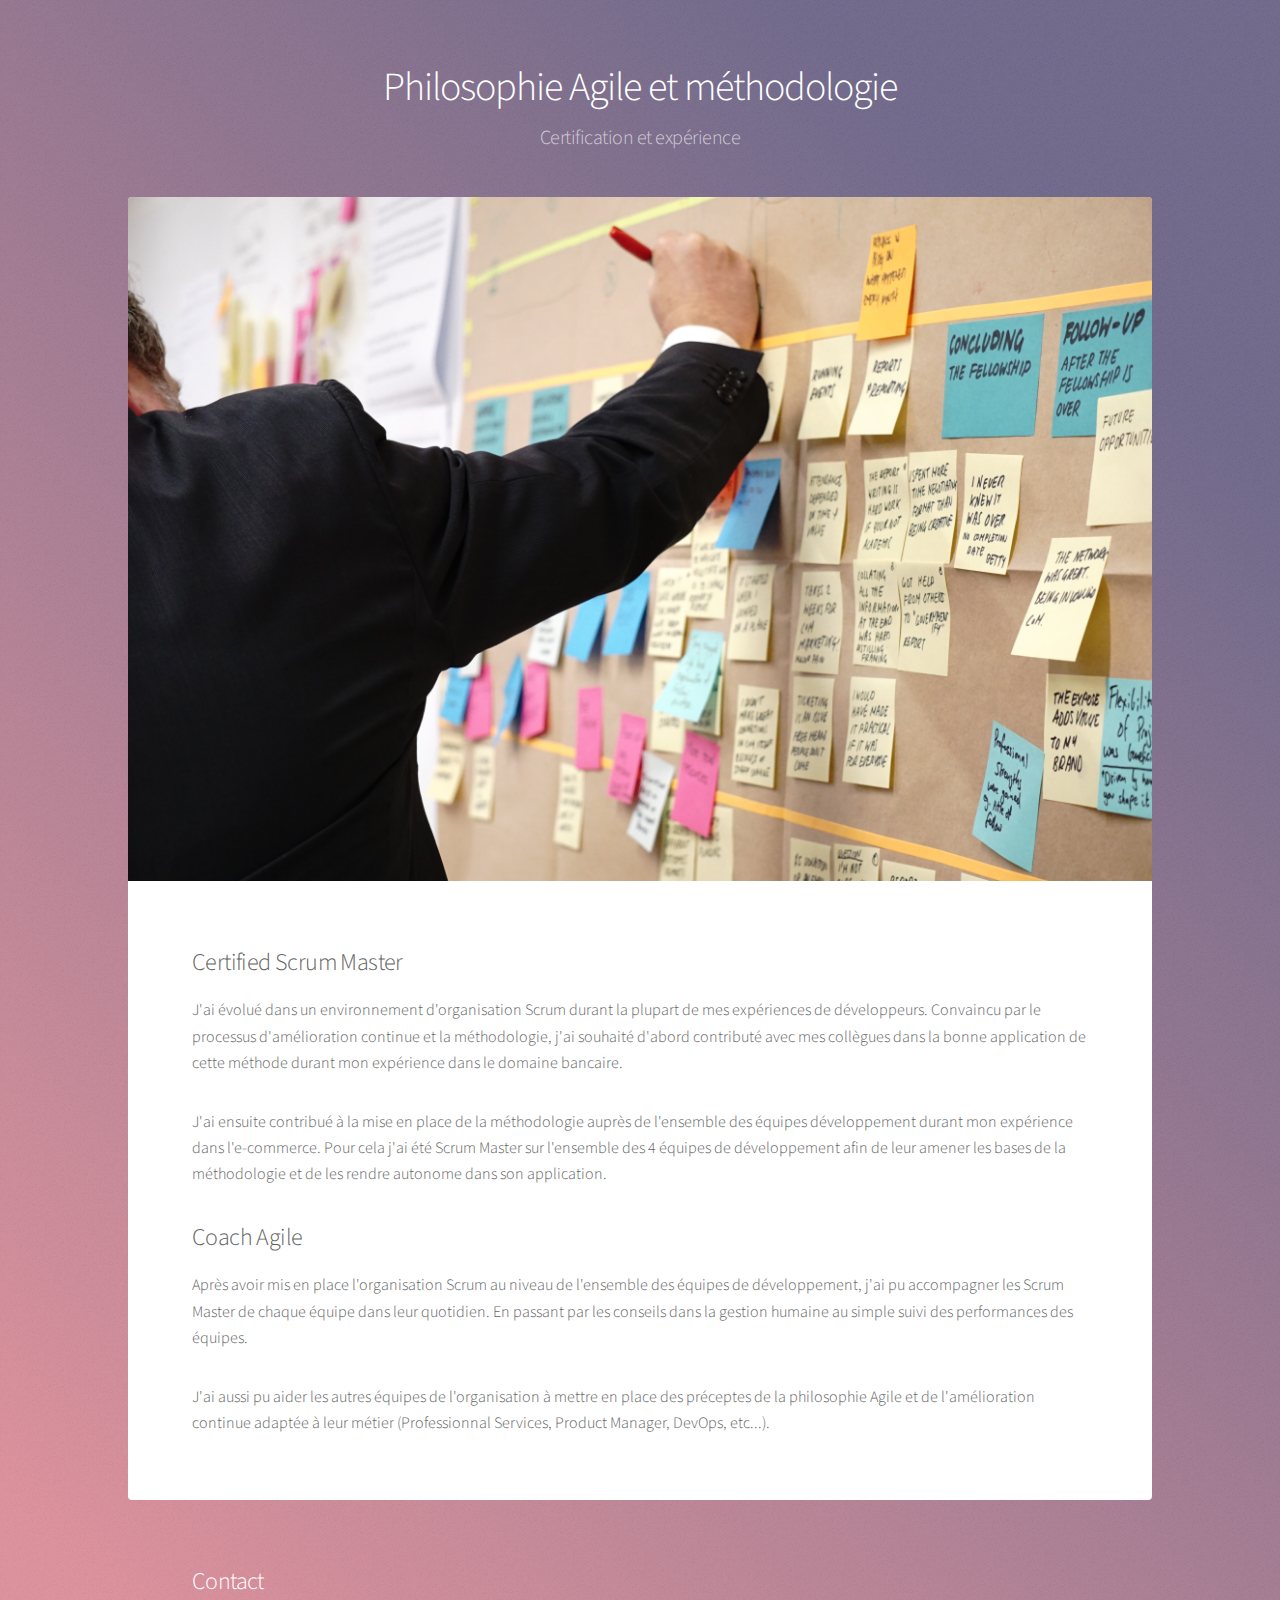
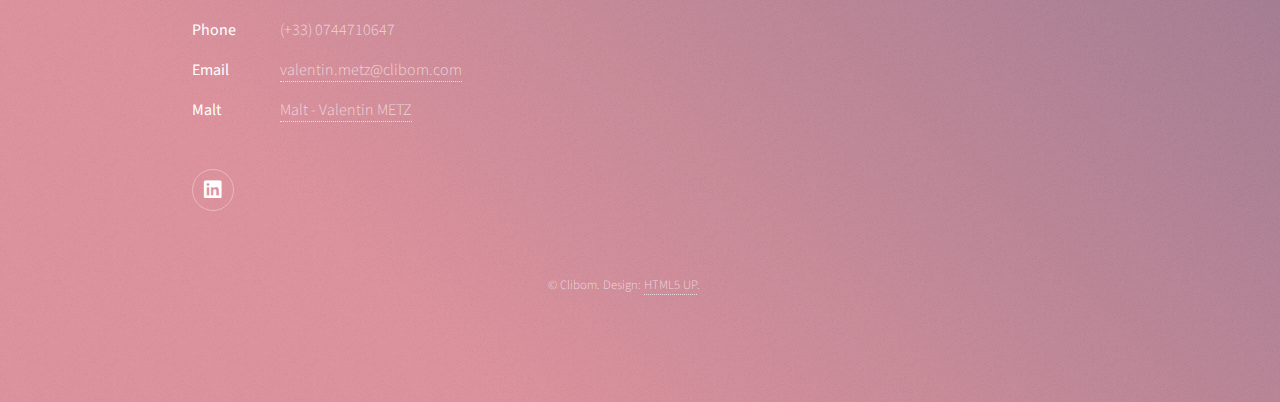
==== commit df47c7c4: "new(Content): update content of the website" ====
--- a/src/agile.html
+++ b/src/agile.html
@@ -5,79 +5,83 @@
 	Free for personal and commercial use under the CCA 3.0 license (html5up.net/license)
 -->
 <html>
-	<head>
-		<title>Clibom - Agile Coach</title>
-		<meta charset="utf-8" />
-		<meta name="viewport" content="width=device-width, initial-scale=1, user-scalable=no" />
-		<link rel="stylesheet" href="assets/css/main.css" />
-		<noscript><link rel="stylesheet" href="assets/css/noscript.css" /></noscript>
-	</head>
-	<body class="is-preload">
+<head>
+    <title>Clibom - Agile Coach</title>
+    <meta charset="utf-8"/>
+    <meta name="viewport" content="width=device-width, initial-scale=1, user-scalable=no"/>
+    <link rel="stylesheet" href="assets/css/main.css"/>
+    <noscript>
+        <link rel="stylesheet" href="assets/css/noscript.css"/>
+    </noscript>
+</head>
+<body class="is-preload">
 
-		<!-- Wrapper -->
-			<div id="wrapper">
+<!-- Wrapper -->
+<div id="wrapper">
 
-				<!-- Header -->
-					<header id="header">
-						<h1>Expertise en développement informatique</h1>
-						<p>Plus de 10 ans d'expérience</p>
-					</header>
+    <!-- Header -->
+    <header id="header">
+        <h1>Philosophie Agile et méthodologie</h1>
+        <p>Certification et expérience</p>
+    </header>
 
-				<!-- Main -->
-					<div id="main">
+    <!-- Main -->
+    <div id="main">
 
-						<!-- Content -->
-							<section id="content" class="main">
-								<span class="image main"><img src="images/pic-dev-1.jpg" alt="" /></span>
-								<h2>Magna feugiat lorem</h2>
-								<p>Donec eget ex magna. Interdum et malesuada fames ac ante ipsum primis in faucibus. Pellentesque venenatis dolor imperdiet dolor mattis sagittis. Praesent rutrum sem diam, vitae egestas enim auctor sit amet. Pellentesque leo mauris, consectetur id ipsum sit amet, fergiat. Pellentesque in mi eu massa lacinia malesuada et a elit. Donec urna ex, lacinia in purus ac, pretium pulvinar mauris. Curabitur sapien risus, commodo eget turpis at, elementum convallis fames ac ante ipsum primis in faucibus.</p>
-								<p>Pellentesque venenatis dolor imperdiet dolor mattis sagittis. Praesent rutrum sem diam, vitae egestas enim auctor sit amet. Consequat leo mauris, consectetur id ipsum sit amet, fersapien risus, commodo eget turpis at, elementum convallis elit enim turpis lorem ipsum dolor sit amet feugiat. Phasellus convallis elit id ullamcorper pulvinar. Duis aliquam turpis mauris, eu ultricies erat malesuada quis. Aliquam dapibus, lacus eget hendrerit bibendum, urna est aliquam sem, sit amet est velit quis lorem.</p>
-								<h2>Tempus veroeros</h2>
-								<p>Cep risus aliquam gravida cep ut lacus amet. Adipiscing faucibus nunc placerat. Tempus adipiscing turpis non blandit accumsan eget lacinia nunc integer interdum amet aliquam ut orci non col ut ut praesent. Semper amet interdum mi. Phasellus enim laoreet ac ac commodo faucibus faucibus. Curae ante vestibulum ante. Blandit. Ante accumsan nisi eu placerat gravida placerat adipiscing in risus fusce vitae ac mi accumsan nunc in accumsan tempor blandit aliquet aliquet lobortis. Ultricies blandit lobortis praesent turpis. Adipiscing accumsan adipiscing adipiscing ac lacinia cep. Orci blandit a iaculis adipiscing ac. Vivamus ornare laoreet odio vis praesent nunc lorem mi. Erat. Tempus sem faucibus ac id. Vis in blandit. Nascetur ultricies blandit ac. Arcu aliquam. Accumsan mi eget adipiscing nulla. Non vestibulum ac interdum condimentum semper commodo massa arcu.</p>
-							</section>
+        <!-- Content -->
+        <section id="content" class="main">
+            <span class="image main"><img src="images/pic-agile-1.jpg" alt=""/></span>
+            <h2>Certified Scrum Master</h2>
+            <p>J'ai évolué dans un environnement d'organisation Scrum durant la plupart de mes expériences de
+                développeurs. Convaincu par le processus d'amélioration continue et la méthodologie, j'ai souhaité
+                d'abord contributé avec mes collègues dans la bonne application de cette méthode durant mon expérience
+                dans le domaine bancaire. </p>
+            <p>J'ai ensuite contribué à la mise en place de la méthodologie auprès de
+                l'ensemble des équipes développement durant mon expérience dans l'e-commerce. Pour cela j'ai été Scrum
+                Master sur l'ensemble des 4 équipes de développement afin de leur amener les bases de la méthodologie et
+                de les rendre autonome dans son application.</p>
+            <h2>Coach Agile</h2>
+            <p>Après avoir mis en place l'organisation Scrum au niveau de l'ensemble des équipes de développement, j'ai
+                pu accompagner les Scrum Master de chaque équipe dans leur quotidien. En passant par les conseils dans
+                la gestion humaine au simple suivi des performances des équipes.
+            </p>
+            <p>J'ai aussi pu aider les autres équipes de l'organisation à mettre en place des préceptes de la
+                philosophie Agile et de l'amélioration
+                continue adaptée à leur métier (Professionnal Services, Product Manager, DevOps, etc...). </p>
+        </section>
 
-					</div>
+    </div>
 
-				<!-- Footer -->
-					<footer id="footer">
-						<section>
-							<h2>Aliquam sed mauris</h2>
-							<p>Sed lorem ipsum dolor sit amet et nullam consequat feugiat consequat magna adipiscing tempus etiam dolore veroeros. eget dapibus mauris. Cras aliquet, nisl ut viverra sollicitudin, ligula erat egestas velit, vitae tincidunt odio.</p>
-							<ul class="actions">
-								<li><a href="#" class="button">Learn More</a></li>
-							</ul>
-						</section>
-						<section>
-							<h2>Etiam feugiat</h2>
-							<dl class="alt">
-								<dt>Address</dt>
-								<dd>1234 Somewhere Road &bull; Nashville, TN 00000 &bull; USA</dd>
-								<dt>Phone</dt>
-								<dd>(000) 000-0000 x 0000</dd>
-								<dt>Email</dt>
-								<dd><a href="#">information@untitled.tld</a></dd>
-							</dl>
-							<ul class="icons">
-								<li><a href="#" class="icon brands fa-twitter alt"><span class="label">Twitter</span></a></li>
-								<li><a href="#" class="icon brands fa-facebook-f alt"><span class="label">Facebook</span></a></li>
-								<li><a href="#" class="icon brands fa-instagram alt"><span class="label">Instagram</span></a></li>
-								<li><a href="#" class="icon brands fa-github alt"><span class="label">GitHub</span></a></li>
-								<li><a href="#" class="icon brands fa-dribbble alt"><span class="label">Dribbble</span></a></li>
-							</ul>
-						</section>
-						<p class="copyright">&copy; Untitled. Design: <a href="https://html5up.net">HTML5 UP</a>.</p>
-					</footer>
+    <!-- Footer -->
+    <footer id="footer">
+        <section>
+            <h2>Contact</h2>
+            <dl class="alt">
+                <dt>Phone</dt>
+                <dd>(+33) 0744710647</dd>
+                <dt>Email</dt>
+                <dd><a href="mailto:valentin.metz@clibom.com">valentin.metz@clibom.com</a></dd>
+                <dt>Malt</dt>
+                <dd><a href="https://www.malt.fr/profile/valentinmetz">Malt - Valentin METZ</a></dd>
+            </dl>
+            <ul class="icons">
+                <li><a href="https://www.linkedin.com/in/valentin-metz/" class="icon brands fa-linkedin alt"><span
+                        class="label">Linkedin</span></a></li>
+            </ul>
+        </section>
+        <p class="copyright">&copy; Clibom. Design: <a href="https://html5up.net">HTML5 UP</a>.</p>
+    </footer>
 
-			</div>
+</div>
 
-		<!-- Scripts -->
-			<script src="assets/js/jquery.min.js"></script>
-			<script src="assets/js/jquery.scrollex.min.js"></script>
-			<script src="assets/js/jquery.scrolly.min.js"></script>
-			<script src="assets/js/browser.min.js"></script>
-			<script src="assets/js/breakpoints.min.js"></script>
-			<script src="assets/js/util.js"></script>
-			<script src="assets/js/main.js"></script>
+<!-- Scripts -->
+<script src="assets/js/jquery.min.js"></script>
+<script src="assets/js/jquery.scrollex.min.js"></script>
+<script src="assets/js/jquery.scrolly.min.js"></script>
+<script src="assets/js/browser.min.js"></script>
+<script src="assets/js/breakpoints.min.js"></script>
+<script src="assets/js/util.js"></script>
+<script src="assets/js/main.js"></script>
 
-	</body>
+</body>
 </html>--- a/src/assets/css/main.css
+++ b/src/assets/css/main.css
@@ -103,7 +103,7 @@
 		background-image: url("images/overlay.png"), -moz-linear-gradient(45deg, #e37682 15%, #5f4d93 85%);
 		background-image: url("images/overlay.png"), -webkit-linear-gradient(45deg, #e37682 15%, #5f4d93 85%);
 		background-image: url("images/overlay.png"), -ms-linear-gradient(45deg, #e37682 15%, #5f4d93 85%);
-		background-image: url("images/overlay.png"), linear-gradient(45deg, #e37682 15%, #5f4d93 85%);
+		background-image: url("images/overlay.png"), linear-gradient(45deg, #e0929b 15%, #71698a 85%);
 	}
 
 		body.is-preload *, body.is-preload *:before, body.is-preload *:after {
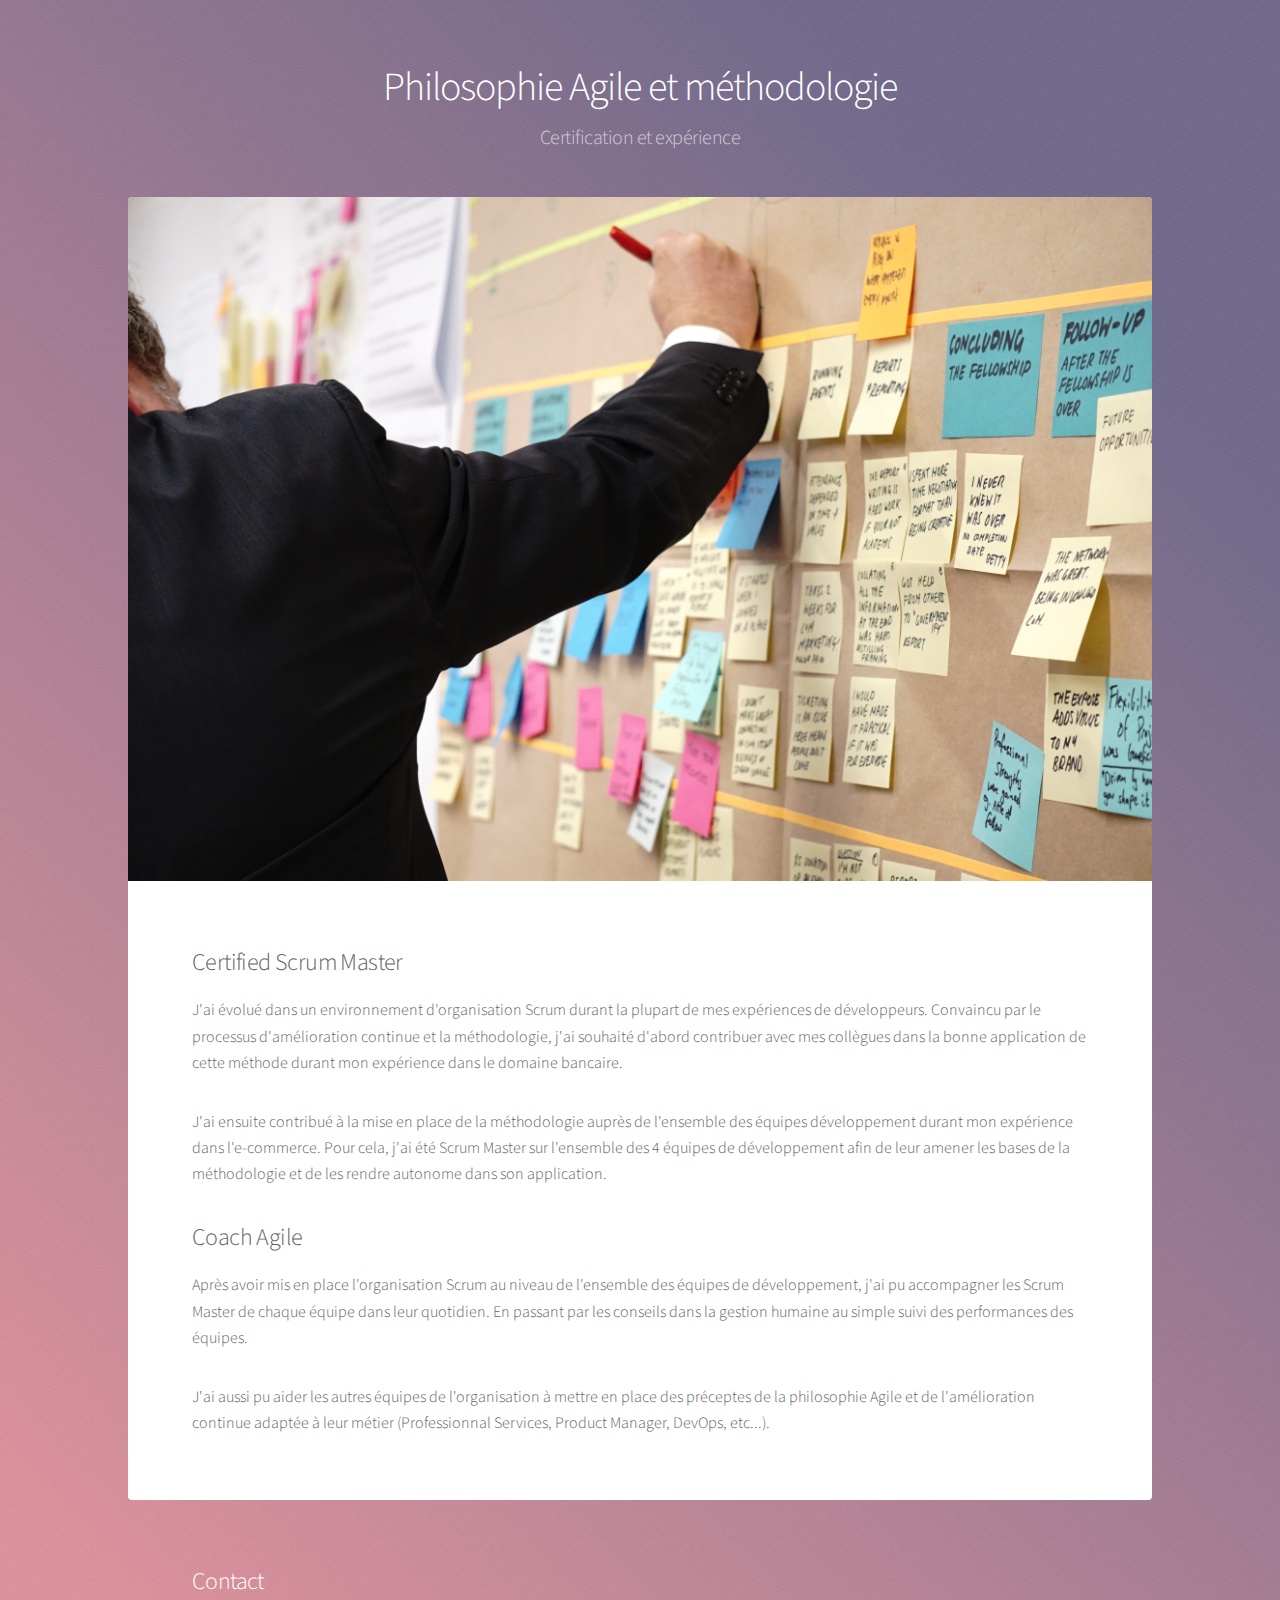
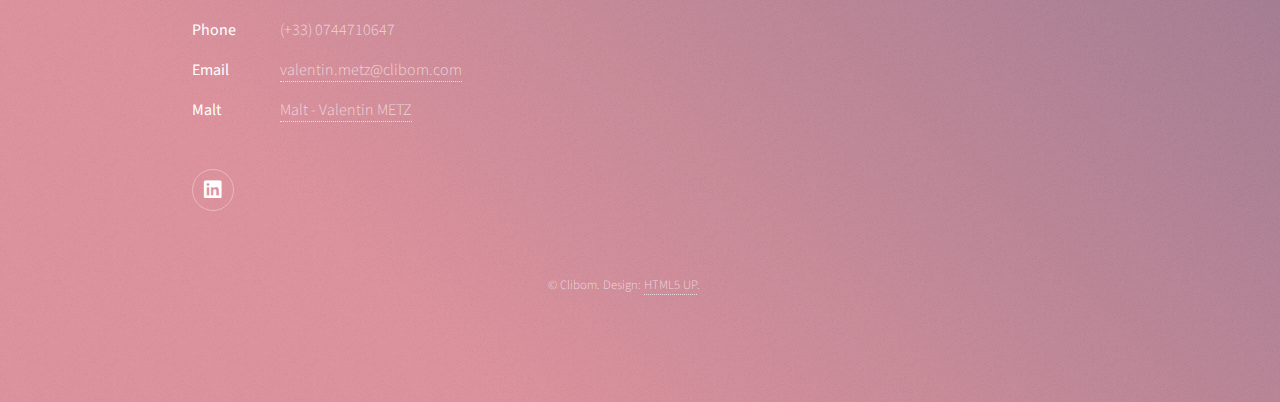
==== commit b499600c: "fix(typo): update typo" ====
--- a/src/agile.html
+++ b/src/agile.html
@@ -10,6 +10,7 @@
     <meta charset="utf-8"/>
     <meta name="viewport" content="width=device-width, initial-scale=1, user-scalable=no"/>
     <link rel="stylesheet" href="assets/css/main.css"/>
+    <link rel="icon" href="images/clibom-favicon-noir.svg" type="image/x-icon">
     <noscript>
         <link rel="stylesheet" href="assets/css/noscript.css"/>
     </noscript>
@@ -34,10 +35,10 @@
             <h2>Certified Scrum Master</h2>
             <p>J'ai évolué dans un environnement d'organisation Scrum durant la plupart de mes expériences de
                 développeurs. Convaincu par le processus d'amélioration continue et la méthodologie, j'ai souhaité
-                d'abord contributé avec mes collègues dans la bonne application de cette méthode durant mon expérience
+                d'abord contribuer avec mes collègues dans la bonne application de cette méthode durant mon expérience
                 dans le domaine bancaire. </p>
             <p>J'ai ensuite contribué à la mise en place de la méthodologie auprès de
-                l'ensemble des équipes développement durant mon expérience dans l'e-commerce. Pour cela j'ai été Scrum
+                l'ensemble des équipes développement durant mon expérience dans l'e-commerce. Pour cela, j'ai été Scrum
                 Master sur l'ensemble des 4 équipes de développement afin de leur amener les bases de la méthodologie et
                 de les rendre autonome dans son application.</p>
             <h2>Coach Agile</h2>
